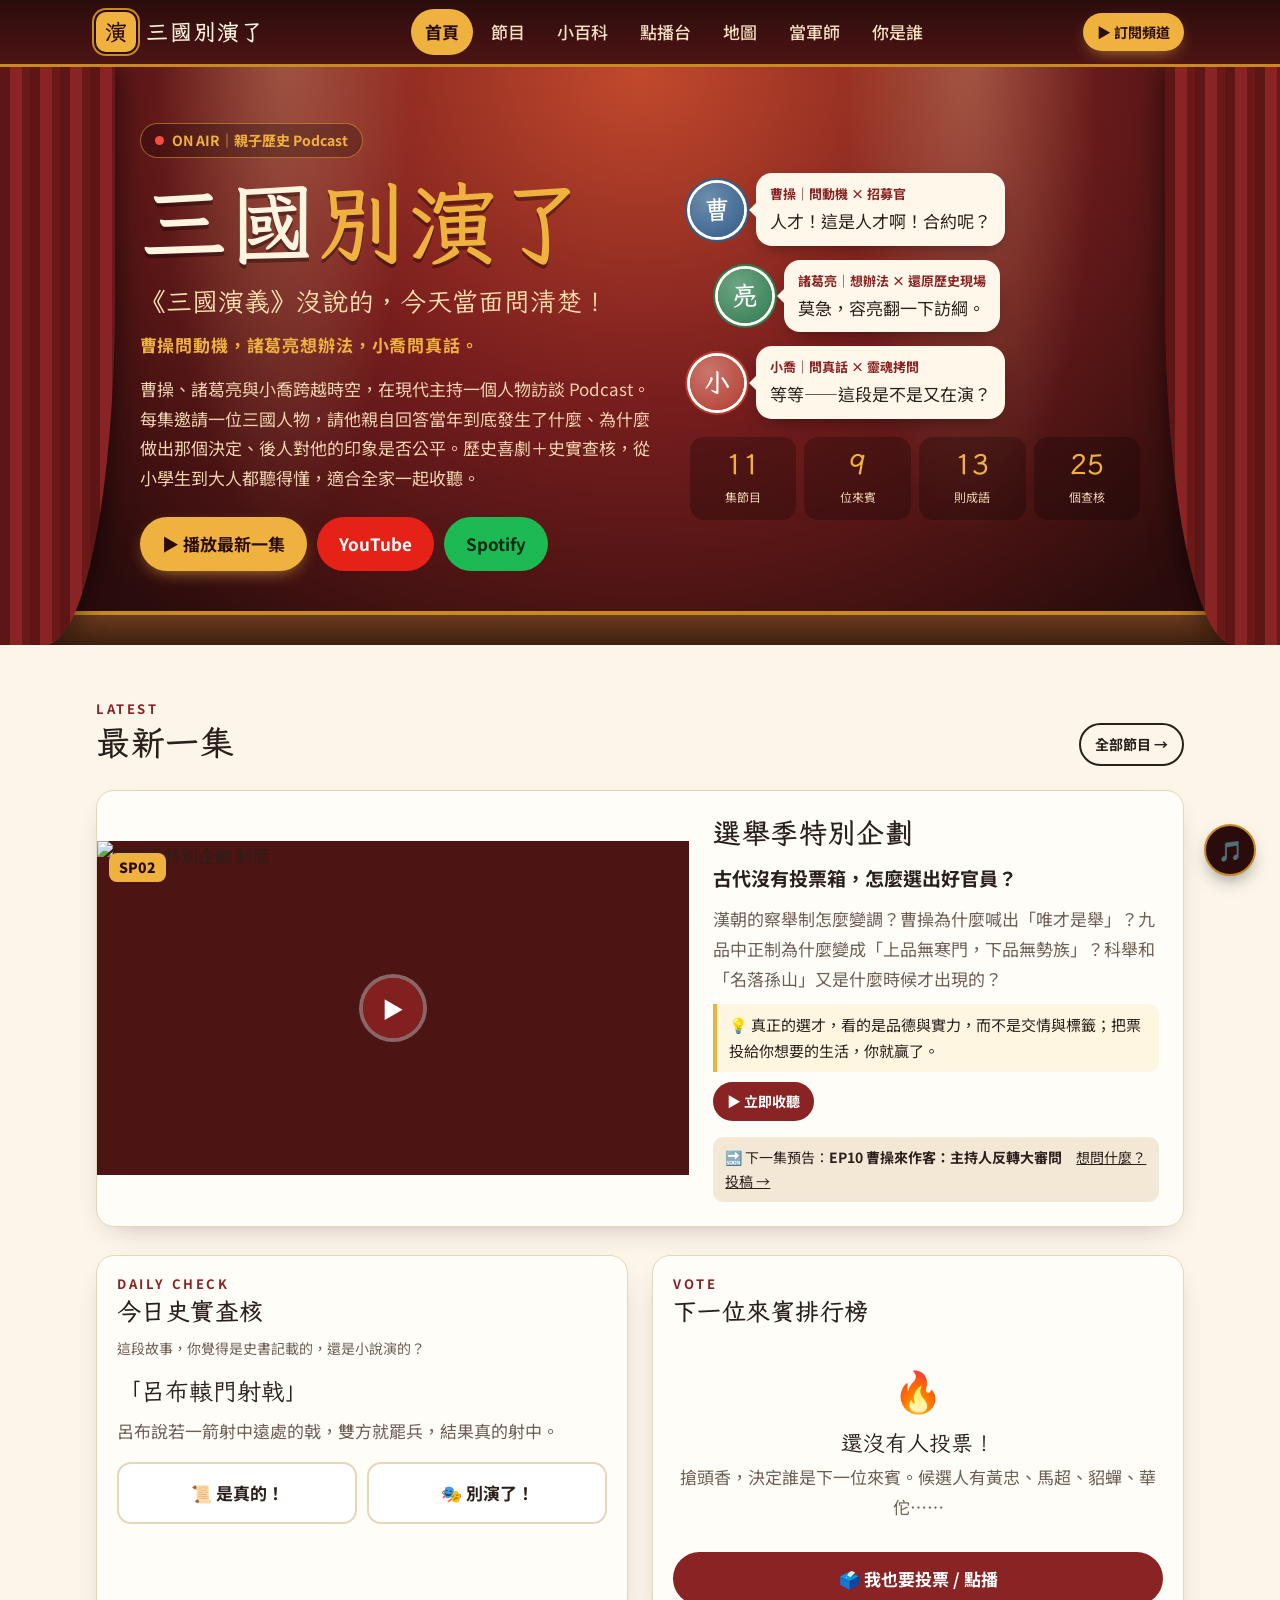
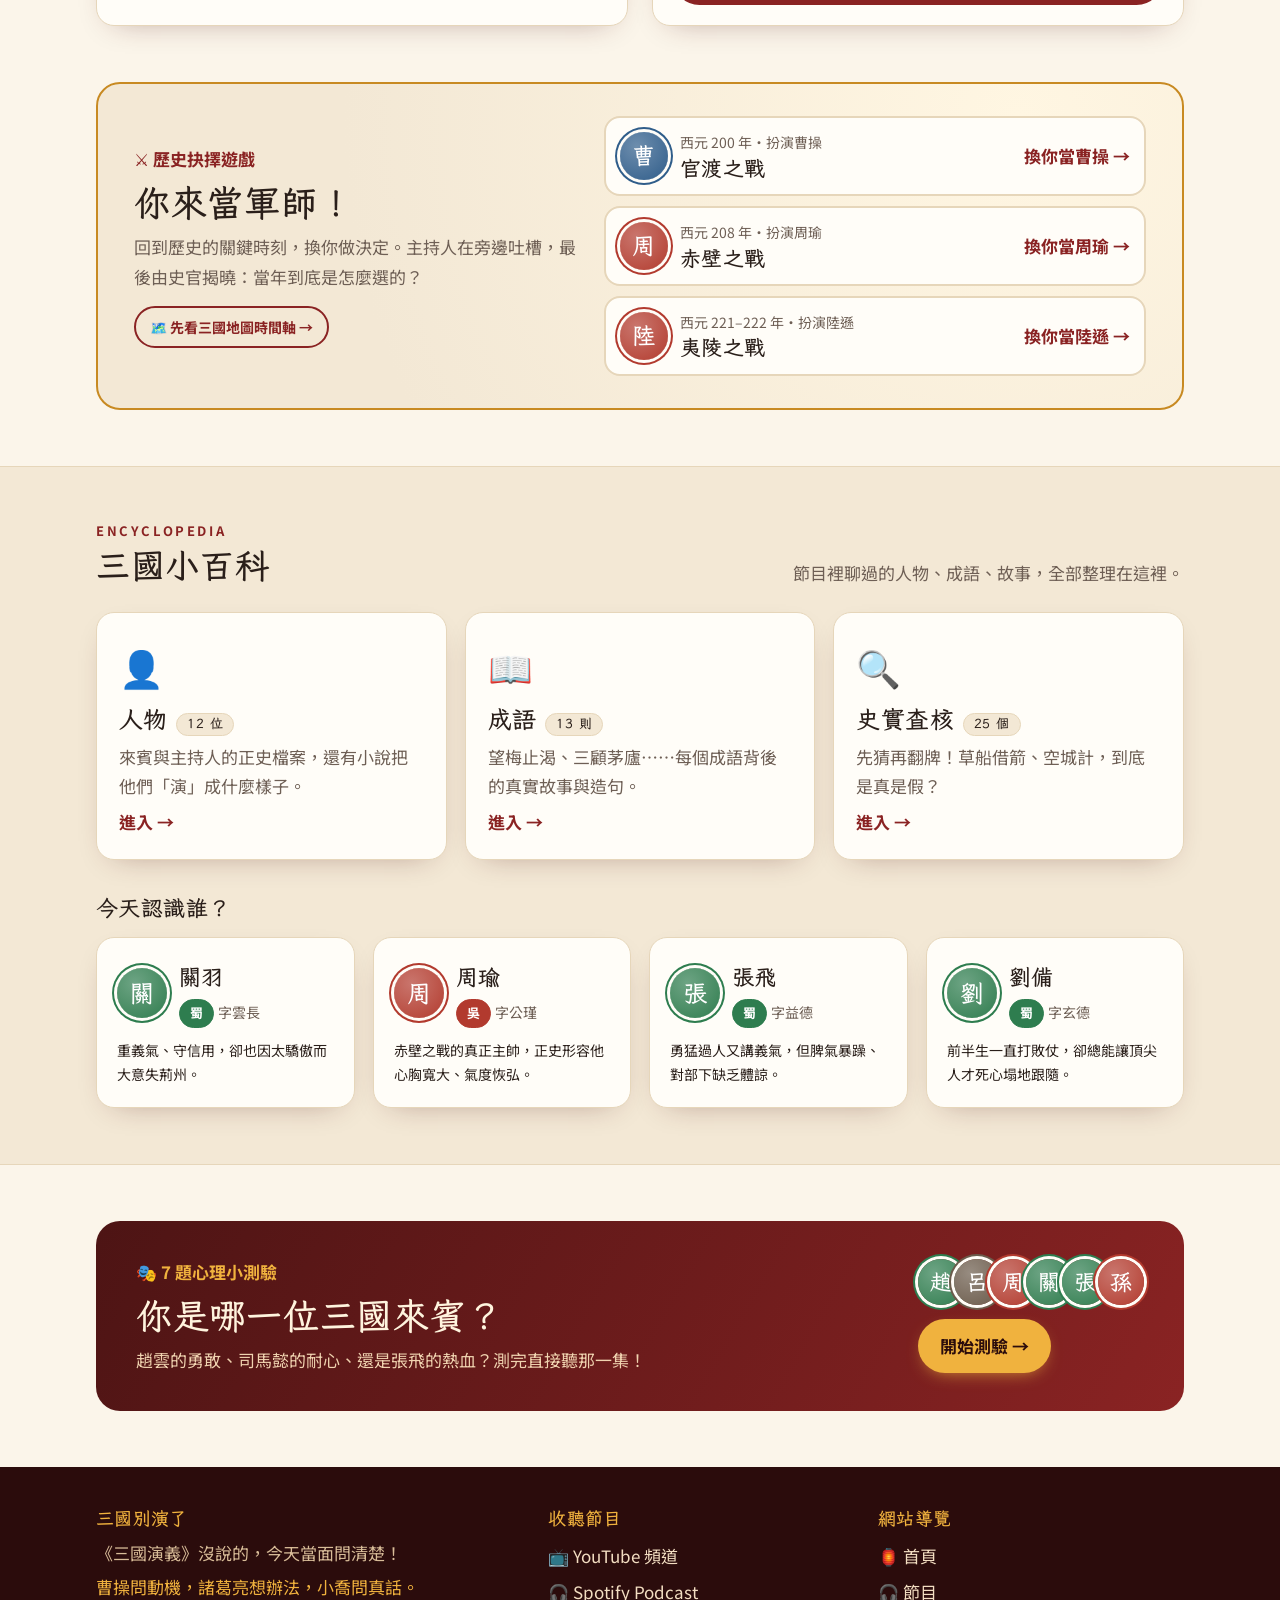
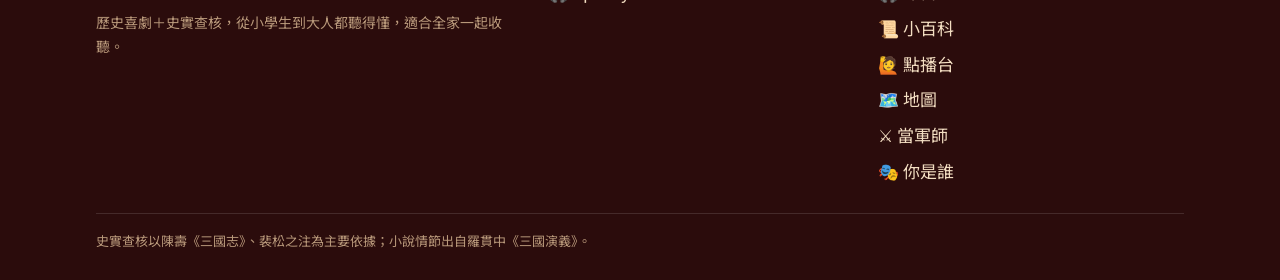
==== index.html @ 7fceef32 "新增「三國地圖時間軸」頁面 - map.html / map.js：手繪古地圖，16 個地區依勢力上色，黃河、長江、漢水、都城標記 - data.js 新增 TIMELINE：184–280 年十個關" ====
<!DOCTYPE html>
<html lang="zh-Hant-TW">
<head>
<meta charset="UTF-8" />
<meta name="viewport" content="width=device-width, initial-scale=1.0" />
<title>三國別演了｜親子歷史 Podcast 官方網站</title>
<meta name="description" content="曹操、諸葛亮與小喬跨越時空主持的三國人物訪談 Podcast。歷史喜劇＋史實查核，從小學生到大人都聽得懂。" />
<!-- meta:start -->
<link rel="canonical" href="https://sanguo-dont-act.pages.dev/" />
<link rel="icon" href="assets/img/favicon.ico" sizes="any" />
<link rel="icon" type="image/png" sizes="32x32" href="assets/img/favicon-32.png" />
<link rel="apple-touch-icon" href="assets/img/apple-touch-icon.png" />
<link rel="manifest" href="site.webmanifest" />
<meta name="theme-color" content="#4D1414" />
<meta property="og:type" content="website" />
<meta property="og:site_name" content="三國別演了" />
<meta property="og:locale" content="zh_TW" />
<meta property="og:title" content="三國別演了｜《三國演義》沒說的，今天當面問清楚！" />
<meta property="og:description" content="曹操、諸葛亮與小喬跨越時空主持的三國人物訪談 Podcast。歷史喜劇＋史實查核，從小學生到大人都聽得懂。" />
<meta property="og:url" content="https://sanguo-dont-act.pages.dev/" />
<meta property="og:image" content="https://sanguo-dont-act.pages.dev/assets/img/og-image.png" />
<meta property="og:image:width" content="1200" />
<meta property="og:image:height" content="630" />
<meta name="twitter:card" content="summary_large_image" />
<meta name="twitter:title" content="三國別演了｜《三國演義》沒說的，今天當面問清楚！" />
<meta name="twitter:description" content="曹操、諸葛亮與小喬跨越時空主持的三國人物訪談 Podcast。歷史喜劇＋史實查核，從小學生到大人都聽得懂。" />
<meta name="twitter:image" content="https://sanguo-dont-act.pages.dev/assets/img/og-image.png" />
<link rel="preconnect" href="https://script.google.com" crossorigin />
<link rel="preconnect" href="https://script.googleusercontent.com" crossorigin />
<link rel="preconnect" href="https://i.ytimg.com" />
<!-- meta:end -->
<link rel="preconnect" href="https://fonts.googleapis.com" />
<link rel="preconnect" href="https://fonts.gstatic.com" crossorigin />
<link href="https://fonts.googleapis.com/css2?family=LXGW+WenKai+TC:wght@400;700&family=Noto+Sans+TC:wght@400;500;700;900&display=swap" rel="stylesheet" />
<link rel="stylesheet" href="assets/css/site.css" />
<style>
  .stage {
    position: relative; overflow: hidden; color: #FFF4DE;
    background: radial-gradient(ellipse at 50% 0%, #C24A2C 0%, #7A1E1E 40%, var(--curtain-deep) 85%);
    padding: 56px 0 0;
  }
  .stage::before, .stage::after { /* 左右布幕 */
    content: ""; position: absolute; top: 0; bottom: 0; width: 9%; z-index: 0;
    background: repeating-linear-gradient(90deg, #5E1515 0 10px, #8A2323 10px 22px, #6A1919 22px 30px);
    box-shadow: 0 0 30px rgba(0,0,0,.6);
  }
  .stage::before { left: 0; border-radius: 0 0 60% 0; }
  .stage::after { right: 0; border-radius: 0 0 0 60%; }
  .stage .wrap { position: relative; z-index: 1; }
  .spot { position: absolute; top: -40px; width: 260px; height: 520px; background: radial-gradient(ellipse at 50% 0%, rgba(255,226,160,.28), transparent 70%); pointer-events: none; }
  .hero-grid { display: grid; gap: 32px; align-items: center; padding: 0 4%; }
  @media (min-width: 900px) { .hero-grid { grid-template-columns: 1.15fr 1fr; } }
  .hero-kicker { display: inline-flex; gap: 8px; align-items: center; background: rgba(0,0,0,.25); border: 1px solid rgba(240,178,62,.5); color: var(--lantern); border-radius: 999px; padding: 4px 14px; font-weight: 700; font-size: 14px; }
  .onair { width: 9px; height: 9px; border-radius: 50%; background: #FF4D3D; box-shadow: 0 0 0 0 rgba(255,77,61,.7); animation: rec 1.6s infinite; }
  @keyframes rec { 70% { box-shadow: 0 0 0 10px rgba(255,77,61,0); } 100% { box-shadow: 0 0 0 0 rgba(255,77,61,0); } }
  .hero-title { font-size: clamp(48px, 10vw, 88px); line-height: 1.1; margin: 16px 0 8px; text-shadow: 0 4px 0 rgba(0,0,0,.35); }
  .hero-title em { font-style: normal; color: var(--lantern); }
  .hero-slogan { font-family: var(--head); font-size: clamp(20px, 3vw, 26px); color: #FFE2B0; }
  .hero-tagline { font-weight: 700; color: var(--lantern); margin-top: 6px; letter-spacing: .05em; }
  .hero-about { color: #F0D3B0; margin-top: 14px; max-width: 560px; }
  .hero-btns { display: flex; flex-wrap: wrap; gap: 10px; margin-top: 24px; }
  .stage-floor { margin-top: 40px; height: 34px; background: linear-gradient(#6B3A1E, #3E200F); border-top: 4px solid var(--gold); }

  .hosts { display: grid; gap: 14px; }
  .host { display: flex; gap: 12px; align-items: center; }
  .host:nth-child(2) { margin-left: 28px; }
  .bubble { position: relative; background: #FFF8EA; color: var(--ink); border-radius: 16px; padding: 10px 14px; box-shadow: 0 8px 20px -10px rgba(0,0,0,.6); }
  .bubble::before { content: ""; position: absolute; left: -7px; top: 50%; margin-top: -7px; border: 7px solid transparent; border-right-color: #FFF8EA; border-left: 0; }
  .bubble b { display: block; font-size: 13px; color: var(--curtain); }
  .stats { display: grid; grid-template-columns: repeat(4, 1fr); gap: 8px; margin-top: 18px; }
  .stat { background: rgba(0,0,0,.25); border-radius: 14px; padding: 10px; text-align: center; }
  .stat b { display: block; font-family: var(--head); font-size: 28px; color: var(--lantern); line-height: 1.2; }
  .stat span { font-size: 12px; color: #F0D3B0; }

  .feature { display: grid; }
  @media (min-width: 820px) { .feature { grid-template-columns: 1.2fr 1fr; } }
  .feature > * { min-width: 0; }
  .feature .ep-thumb { aspect-ratio: 16/9; align-self: center; }

  .poll-btns { display: grid; grid-template-columns: 1fr 1fr; gap: 10px; margin-top: 16px; }
  .poll-btns button { border: 2px solid var(--line); background: #fff; border-radius: 14px; padding: 14px 8px; font-weight: 700; font-size: 17px; }
  .poll-btns button:hover:not(:disabled) { border-color: var(--curtain); }
  .poll-btns button.pick-me { border-color: var(--curtain); background: #FFF0EC; }
  .poll-result { margin-top: 14px; display: grid; gap: 8px; }
  .rank-row { display: grid; grid-template-columns: 28px 44px 1fr; gap: 10px; align-items: center; padding: 8px 0; border-bottom: 1px dashed var(--line); }
  .rank-row:last-child { border: 0; }
  .rank-no { font-family: var(--head); font-size: 22px; color: var(--gold); text-align: center; }

  .portal { text-decoration: none; padding: 22px; display: flex; flex-direction: column; gap: 6px; transition: transform .2s; }
  .portal:hover { transform: translateY(-3px); }
  .portal .big { font-size: 36px; }
  .portal h3 { font-size: 24px; }
  .battle-cta { border: 2px solid var(--gold); background: radial-gradient(circle at 85% 10%, #FFF6E2, var(--paper-2) 70%); border-radius: 24px; padding: 26px; display: grid; gap: 18px; }
  @media (min-width: 760px) { .battle-cta { grid-template-columns: 1fr 1.2fr; align-items: center; padding: 32px 36px; } }
  .battle-list { display: grid; gap: 10px; }
  .battle-go { display: flex; align-items: center; gap: 12px; text-decoration: none; color: var(--ink); background: var(--card); border: 2px solid var(--line); border-radius: 16px; padding: 12px 14px; transition: all .15s; }
  .battle-go:hover { border-color: var(--curtain); transform: translateX(3px); }
  .battle-go > div { flex: 1; min-width: 0; }
  .battle-go h3 { font-size: 21px; }
  .battle-go .go { color: var(--curtain); font-weight: 700; white-space: nowrap; }
  @media (max-width: 480px) { .battle-go .go-t { display: none; } .battle-go .go { font-size: 22px; } }
  .quiz-cta { background: linear-gradient(120deg, var(--curtain-dark), var(--curtain)); color: #FFF4DE; border-radius: 24px; padding: 28px; display: grid; gap: 16px; align-items: center; }
  @media (min-width: 760px) { .quiz-cta { grid-template-columns: 1fr auto; padding: 36px 40px; } }
  .quiz-faces { display: flex; gap: -8px; }
  .quiz-faces .avatar { margin-left: -10px; }
</style>
</head>
<body data-page="home">

<main>
  <!-- 戲台主視覺 -->
  <section class="stage" aria-labelledby="heroTitle">
    <div class="spot" style="left:12%"></div><div class="spot" style="right:14%"></div>
    <div class="wrap">
      <div class="hero-grid">
        <div>
          <span class="hero-kicker"><span class="onair"></span> ON AIR｜親子歷史 Podcast</span>
          <h1 class="hero-title" id="heroTitle">三國<em>別演了</em></h1>
          <p class="hero-slogan">《三國演義》沒說的，今天當面問清楚！</p>
          <p class="hero-tagline">曹操問動機，諸葛亮想辦法，小喬問真話。</p>
          <p class="hero-about" id="heroAbout"></p>
          <div class="hero-btns">
            <button class="btn btn-gold" id="playLatest">▶ 播放最新一集</button>
            <a class="btn btn-yt" id="ytBtn" target="_blank" rel="noopener">YouTube</a>
            <a class="btn btn-sp" id="spBtn" target="_blank" rel="noopener">Spotify</a>
          </div>
        </div>
        <div>
          <div class="hosts" id="hosts"></div>
          <div class="stats" id="stats"></div>
        </div>
      </div>
    </div>
    <div class="stage-floor"></div>
  </section>

  <!-- 最新一集 + 今日查核 -->
  <section class="section">
    <div class="wrap grid" style="gap:28px">
      <div>
        <div class="sec-head"><h2><span class="kicker">LATEST</span>最新一集</h2><a class="btn btn-line btn-sm" href="episodes.html">全部節目 →</a></div>
        <div id="latest"></div>
      </div>
      <div class="grid g2" style="gap:24px">
        <div class="card card-pad" id="poll" aria-live="polite"></div>
        <div class="card card-pad">
          <div class="sec-head" style="margin-bottom:8px"><h2 style="font-size:24px"><span class="kicker">VOTE</span>下一位來賓排行榜</h2></div>
          <div id="rank"><p class="muted">讀取中…</p></div>
          <a class="btn btn-red" style="width:100%;margin-top:12px" href="request.html">🗳️ 我也要投票 / 點播</a>
        </div>
      </div>
    </div>
  </section>

  <!-- 你來當軍師 -->
  <section class="section" style="padding-top:0">
    <div class="wrap">
      <div class="battle-cta">
        <div>
          <p style="color:var(--curtain);font-weight:700">⚔️ 歷史抉擇遊戲</p>
          <h2 style="font-size:clamp(26px,4vw,36px);margin-top:6px">你來當軍師！</h2>
          <p class="muted" style="margin-top:6px">回到歷史的關鍵時刻，換你做決定。主持人在旁邊吐槽，最後由史官揭曉：當年到底是怎麼選的？</p>
          <a class="btn btn-line btn-sm" href="map.html" style="margin-top:14px;color:var(--curtain)">🗺️ 先看三國地圖時間軸 →</a>
        </div>
        <div class="battle-list" id="battleList"></div>
      </div>
    </div>
  </section>

  <!-- 小百科入口 -->
  <section class="section section-alt">
    <div class="wrap">
      <div class="sec-head"><h2><span class="kicker">ENCYCLOPEDIA</span>三國小百科</h2><p>節目裡聊過的人物、成語、故事，全部整理在這裡。</p></div>
      <div class="grid g3" id="portals"></div>
      <h3 style="font-size:22px;margin:34px 0 14px">今天認識誰？</h3>
      <div class="grid g4" id="randomPeople"></div>
    </div>
  </section>

  <!-- 測驗 -->
  <section class="section">
    <div class="wrap">
      <div class="quiz-cta">
        <div>
          <p style="color:var(--lantern);font-weight:700">🎭 7 題心理小測驗</p>
          <h2 style="font-size:clamp(26px,4vw,36px);margin-top:6px">你是哪一位三國來賓？</h2>
          <p style="color:#F0D3B0;margin-top:6px">趙雲的勇敢、司馬懿的耐心、還是張飛的熱血？測完直接聽那一集！</p>
        </div>
        <div style="display:flex;flex-direction:column;gap:14px;align-items:flex-start">
          <div class="quiz-faces" id="quizFaces" style="padding-left:10px"></div>
          <a class="btn btn-gold" href="quiz.html">開始測驗 →</a>
        </div>
      </div>
    </div>
  </section>
</main>

<script src="assets/js/config.js"></script>
<script src="assets/js/data.js"></script>
<script src="assets/js/core.js"></script>
<script src="assets/js/home.js"></script>
</body>
</html>
---- assets/css/site.css ----
/* ============================================================
   三國別演了｜網站樣式（戲台 × 錄音室）
   ============================================================ */
:root {
  --curtain: #8A2323;
  --curtain-dark: #4D1414;
  --curtain-deep: #2B0C0C;
  --lantern: #F0B23E;
  --gold: #C88A22;
  --paper: #FBF5EA;
  --paper-2: #F3E8D5;
  --card: #FFFDF8;
  --line: #E6D6BA;
  --ink: #2A1F1A;
  --muted: #6E5F55;
  --wei: #2F5D8A;
  --shu: #2E7D4F;
  --wu: #B23A2E;
  --qun: #6B5B4B;
  --river: #5B8DB8;
  --jin: #6B4E8C;
  --ok: #2E7D4F;
  --bad: #B23A2E;
  --adapt: #B7791F;
  --radius: 18px;
  --shadow: 0 10px 30px -18px rgba(77, 20, 20, .45);
  --head: "LXGW WenKai TC", "Noto Serif TC", serif;
  --body: "Noto Sans TC", system-ui, -apple-system, "Microsoft JhengHei", sans-serif;
  color-scheme: light;
}
* { box-sizing: border-box; }
html { scroll-behavior: smooth; -webkit-text-size-adjust: 100%; }
body {
  margin: 0; background: var(--paper); color: var(--ink);
  font-family: var(--body); font-size: 17px; line-height: 1.75;
  padding-bottom: 76px; /* 手機底部導覽 */
}
@media (min-width: 900px) { body { padding-bottom: 0; } }
img { max-width: 100%; display: block; }
a { color: inherit; }
button, input, select, textarea { font: inherit; color: inherit; }
button { cursor: pointer; }
h1, h2, h3, h4 { font-family: var(--head); line-height: 1.3; margin: 0; letter-spacing: .02em; }
p { margin: 0; }
:focus-visible { outline: 3px solid var(--lantern); outline-offset: 2px; border-radius: 6px; }
.sr-only { position: absolute; width: 1px; height: 1px; overflow: hidden; clip: rect(0 0 0 0); white-space: nowrap; }
.wrap { max-width: 1120px; margin: 0 auto; padding: 0 16px; }
.muted { color: var(--muted); }
.small { font-size: 14px; }
.hidden { display: none !important; }

/* ---------- 頂部：戲台匾額 ---------- */
.topbar {
  position: sticky; top: 0; z-index: 50;
  background: linear-gradient(var(--curtain-deep), var(--curtain-dark));
  color: #FFF4DE; border-bottom: 3px solid var(--gold);
}
.topbar .wrap { display: flex; align-items: center; justify-content: space-between; height: 64px; gap: 16px; }
.brand { display: flex; align-items: center; gap: 10px; text-decoration: none; }
.brand-mark {
  width: 40px; height: 40px; border-radius: 10px; display: grid; place-items: center;
  background: var(--lantern); color: var(--curtain-deep); font-family: var(--head); font-weight: 700; font-size: 22px;
  box-shadow: 0 0 0 2px var(--curtain-deep), 0 0 0 4px var(--gold);
}
.brand-name { font-family: var(--head); font-size: 22px; font-weight: 700; letter-spacing: .08em; }
.nav-desk { display: none; gap: 4px; }
.nav-desk a {
  text-decoration: none; padding: 8px 14px; border-radius: 999px; font-weight: 500; color: #F6DFC0;
}
.nav-desk a:hover { background: rgba(255,255,255,.08); color: #fff; }
.nav-desk a[aria-current="page"] { background: var(--lantern); color: var(--curtain-deep); font-weight: 700; }
.top-cta { display: none; }
@media (min-width: 900px) { .nav-desk { display: flex; } .top-cta { display: inline-flex; } }

/* 手機底部導覽 */
.nav-mobile {
  position: fixed; bottom: 0; left: 0; right: 0; z-index: 60;
  display: grid; grid-template-columns: repeat(7, 1fr);
  background: var(--curtain-deep); border-top: 2px solid var(--gold);
  padding-bottom: env(safe-area-inset-bottom);
}
.nav-mobile a {
  text-decoration: none; color: #E9CFAE; font-size: 12px; text-align: center;
  padding: 8px 0 10px; display: flex; flex-direction: column; align-items: center; gap: 2px;
}
.nav-mobile a .ico { font-size: 20px; line-height: 1; }
.nav-mobile a[aria-current="page"] { color: var(--lantern); font-weight: 700; }
@media (min-width: 900px) { .nav-mobile { display: none; } }

/* ---------- 按鈕 ---------- */
.btn {
  display: inline-flex; align-items: center; justify-content: center; gap: 8px;
  border: 0; border-radius: 999px; padding: 12px 22px; font-weight: 700; text-decoration: none;
  transition: transform .15s ease, box-shadow .15s ease, background .15s; white-space: nowrap;
}
.btn:hover { transform: translateY(-1px); }
.btn:disabled { opacity: .5; cursor: not-allowed; transform: none; }
.btn-gold { background: var(--lantern); color: var(--curtain-deep); box-shadow: 0 6px 18px -8px rgba(240,178,62,.9); }
.btn-red { background: var(--curtain); color: #fff; }
.btn-ink { background: var(--ink); color: #fff; }
.btn-line { background: transparent; border: 2px solid currentColor; padding: 10px 20px; }
.btn-ghost { background: rgba(255,255,255,.1); color: #fff; border: 1px solid rgba(255,255,255,.3); }
.btn-sm { padding: 7px 14px; font-size: 14px; }
.btn-yt { background: #E62117; color: #fff; }
.btn-sp { background: #1DB954; color: #062B14; }

/* ---------- 區塊標題 ---------- */
.section { padding: 56px 0; }
.section-alt { background: var(--paper-2); border-top: 1px solid var(--line); border-bottom: 1px solid var(--line); }
.sec-head { display: flex; align-items: end; justify-content: space-between; gap: 16px; margin-bottom: 24px; flex-wrap: wrap; }
.sec-head h2 { font-size: clamp(26px, 4vw, 34px); }
.sec-head h2 .kicker { display: block; font-family: var(--body); font-size: 13px; letter-spacing: .2em; color: var(--curtain); font-weight: 700; margin-bottom: 4px; }
.sec-head p { color: var(--muted); }

/* 頁首橫幅（內頁） */
.page-hero {
  background: radial-gradient(ellipse at 50% -20%, #B53A2A 0%, var(--curtain-dark) 55%, var(--curtain-deep) 100%);
  color: #FFF4DE; padding: 44px 0 40px; position: relative; overflow: hidden;
}
.page-hero::after { /* 布幕摺痕 */
  content: ""; position: absolute; inset: 0; pointer-events: none;
  background: repeating-linear-gradient(90deg, rgba(0,0,0,.12) 0 2px, transparent 2px 46px);
}
.page-hero .wrap { position: relative; z-index: 1; }
.page-hero h1 { font-size: clamp(32px, 6vw, 48px); }
.page-hero p { color: #F3D9B8; margin-top: 8px; max-width: 680px; }
.lanterns { position: absolute; top: 0; right: 16px; display: flex; gap: 18px; z-index: 1; }
.lantern { width: 26px; height: 34px; border-radius: 45%; background: radial-gradient(circle at 50% 40%, #FFD27A, #E0482E 70%); position: relative; margin-top: 14px; animation: sway 4s ease-in-out infinite; transform-origin: 50% -14px; }
.lantern::before { content: ""; position: absolute; left: 50%; top: -14px; width: 1px; height: 14px; background: #F3D9B8; }
.lantern::after { content: ""; position: absolute; left: 50%; bottom: -10px; width: 2px; height: 10px; margin-left: -1px; background: var(--lantern); }
.lantern:nth-child(2) { animation-delay: -1.3s; margin-top: 4px; }
.lantern:nth-child(3) { animation-delay: -2.6s; }
@keyframes sway { 0%,100% { transform: rotate(-4deg); } 50% { transform: rotate(4deg); } }
@media (max-width: 600px) { .lanterns { display: none; } }

/* ---------- 卡片 ---------- */
.card {
  background: var(--card); border: 1px solid var(--line); border-radius: var(--radius);
  box-shadow: var(--shadow); overflow: hidden;
}
.card-pad { padding: 20px; }
.grid { display: grid; gap: 18px; }
.g2 { grid-template-columns: 1fr; }
.g3 { grid-template-columns: 1fr; }
.g4 { grid-template-columns: repeat(2, 1fr); }
@media (min-width: 640px) { .g2 { grid-template-columns: repeat(2, 1fr); } .g3 { grid-template-columns: repeat(2, 1fr); } .g4 { grid-template-columns: repeat(3, 1fr); } }
@media (min-width: 960px) { .g3 { grid-template-columns: repeat(3, 1fr); } .g4 { grid-template-columns: repeat(4, 1fr); } }

/* 陣營色 */
.f-wei { --f: var(--wei); } .f-shu { --f: var(--shu); } .f-wu { --f: var(--wu); } .f-qun { --f: var(--qun); }
.chip {
  display: inline-flex; align-items: center; gap: 6px; border-radius: 999px; padding: 2px 10px;
  font-size: 13px; font-weight: 700; background: var(--paper-2); color: var(--ink); border: 1px solid var(--line);
}
.chip-f { background: var(--f); color: #fff; border-color: var(--f); }
.chip-link { text-decoration: none; cursor: pointer; }
.chip-link:hover { border-color: var(--curtain); color: var(--curtain); }
.avatar {
  --s: 56px; width: var(--s); height: var(--s); flex: 0 0 var(--s); border-radius: 50%;
  display: grid; place-items: center; font-family: var(--head); font-weight: 700; font-size: calc(var(--s) * .48);
  color: #fff; background: radial-gradient(circle at 35% 30%, color-mix(in srgb, var(--f) 70%, #fff), var(--f));
  box-shadow: 0 0 0 3px var(--card), 0 0 0 5px var(--f);
}

/* 判定徽章 */
.verdict { display: inline-flex; align-items: center; gap: 6px; font-weight: 700; border-radius: 8px; padding: 2px 10px; font-size: 14px; color: #fff; }
.v-true { background: var(--ok); } .v-fiction { background: var(--bad); } .v-adapted { background: var(--adapt); }

/* ---------- 分段切換 / 篩選 ---------- */
.seg { display: flex; flex-wrap: wrap; gap: 8px; }
.seg button {
  border: 2px solid var(--line); background: var(--card); border-radius: 999px; padding: 7px 16px; font-weight: 700;
}
.seg button[aria-pressed="true"], .seg button[aria-selected="true"] { background: var(--curtain); border-color: var(--curtain); color: #fff; }
.search {
  width: 100%; max-width: 340px; border: 2px solid var(--line); background: var(--card); border-radius: 999px; padding: 9px 16px;
}
.search:focus { border-color: var(--curtain); outline: none; }
.toolbar { display: flex; flex-wrap: wrap; gap: 12px; align-items: center; justify-content: space-between; margin-bottom: 22px; }

/* ---------- 單集卡 ---------- */
.ep-card { display: flex; flex-direction: column; }
.ep-thumb { position: relative; aspect-ratio: 16 / 9; background: var(--curtain-dark); overflow: hidden; }
.ep-thumb img { width: 100%; height: 100%; object-fit: cover; transition: transform .4s; }
.ep-card:hover .ep-thumb img { transform: scale(1.04); }
.ep-code {
  position: absolute; left: 12px; top: 12px; background: var(--lantern); color: var(--curtain-deep);
  font-weight: 900; border-radius: 8px; padding: 2px 10px; font-size: 14px;
}
.ep-len { position: absolute; right: 10px; bottom: 10px; background: rgba(0,0,0,.75); color: #fff; font-size: 12px; border-radius: 6px; padding: 1px 7px; }
.ep-play {
  position: absolute; inset: 0; display: grid; place-items: center; background: transparent; border: 0; color: #fff;
}
.ep-play span { width: 60px; height: 60px; border-radius: 50%; background: rgba(138,35,35,.88); display: grid; place-items: center; font-size: 22px; box-shadow: 0 0 0 4px rgba(255,255,255,.35); transition: transform .2s; }
.ep-play:hover span { transform: scale(1.1); }
.ep-body { padding: 18px 20px 20px; display: flex; flex-direction: column; gap: 10px; flex: 1; }
.ep-body h3 { font-size: 21px; }
.ep-q { font-weight: 700; }
.ep-lesson { border-left: 4px solid var(--lantern); background: #FFF6E2; border-radius: 0 10px 10px 0; padding: 8px 12px; font-size: 15px; }
.ep-upcoming .ep-thumb { display: grid; place-items: center; background: repeating-linear-gradient(45deg, var(--curtain-dark) 0 14px, var(--curtain) 14px 28px); color: #FFE7B8; font-family: var(--head); font-size: 28px; }

/* ---------- 投票條 ---------- */
.bar { height: 10px; background: var(--paper-2); border-radius: 999px; overflow: hidden; }
.bar > i { display: block; height: 100%; background: linear-gradient(90deg, var(--gold), var(--lantern)); border-radius: inherit; transition: width .6s ease; }

/* ---------- 表單 ---------- */
.field { display: flex; flex-direction: column; gap: 6px; }
.field label, .field legend { font-weight: 700; }
.input, .select, .textarea {
  width: 100%; border: 2px solid var(--line); background: #fff; border-radius: 12px; padding: 11px 14px;
}
.input:focus, .select:focus, .textarea:focus { border-color: var(--curtain); outline: none; }
.pick { display: flex; flex-wrap: wrap; gap: 8px; }
.pick label { cursor: pointer; }
.pick input { position: absolute; opacity: 0; pointer-events: none; }
.pick span { display: inline-block; border: 2px solid var(--line); background: #fff; border-radius: 999px; padding: 6px 14px; font-weight: 500; }
.pick input:checked + span { border-color: var(--curtain); background: var(--curtain); color: #fff; }
.pick input:focus-visible + span { outline: 3px solid var(--lantern); outline-offset: 2px; }

/* ---------- 對話框 ---------- */
.modal { position: fixed; inset: 0; z-index: 100; display: grid; place-items: center; padding: 16px; }
.modal-bg { position: absolute; inset: 0; background: rgba(28, 8, 8, .72); backdrop-filter: blur(2px); }
.modal-box {
  position: relative; width: min(860px, 100%); max-height: calc(100vh - 32px); overflow: auto;
  background: var(--card); border-radius: 22px; box-shadow: 0 30px 80px -20px rgba(0,0,0,.6); animation: pop .25s ease-out;
}
.modal-close {
  position: absolute; right: 12px; top: 12px; z-index: 2; width: 40px; height: 40px; border-radius: 50%;
  border: 0; background: rgba(0,0,0,.55); color: #fff; font-size: 20px;
}
.video { aspect-ratio: 16/9; background: #000; }
.video iframe { width: 100%; height: 100%; border: 0; display: block; }
@keyframes pop { from { transform: scale(.94); opacity: 0; } to { transform: scale(1); opacity: 1; } }

/* ---------- 提示 ---------- */
.toast {
  position: fixed; left: 50%; bottom: 96px; transform: translateX(-50%) translateY(20px); opacity: 0; z-index: 200;
  background: var(--ink); color: #fff; padding: 10px 18px; border-radius: 999px; font-weight: 500; pointer-events: none;
  transition: all .25s ease; max-width: calc(100% - 32px); text-align: center;
}
.toast.show { opacity: 1; transform: translateX(-50%) translateY(0); }
@media (min-width: 900px) { .toast { bottom: 32px; } }
.demo-banner {
  background: #FFF2CC; border-bottom: 1px solid #F0D68A; color: #6B4E00; font-size: 14px; text-align: center; padding: 6px 16px;
}

/* ---------- 頁尾 ---------- */
.footer { background: var(--curtain-deep); color: #EAD3B4; padding: 40px 0 28px; margin-top: 0; }
.footer .wrap { display: grid; gap: 24px; }
@media (min-width: 800px) { .footer .wrap { grid-template-columns: 1.4fr 1fr 1fr; } }
.footer h4 { color: var(--lantern); font-size: 18px; margin-bottom: 8px; }
.footer a { text-decoration: none; display: block; padding: 3px 0; color: #F3DEC2; }
.footer a:hover { color: #fff; }
.footer .copy { grid-column: 1 / -1; border-top: 1px solid rgba(255,255,255,.12); padding-top: 16px; font-size: 13px; color: #B8987A; }

/* ---------- 背景音樂按鈕 ---------- */
.bgm-btn {
  position: fixed; right: 16px; bottom: 92px; z-index: 70;
  width: 52px; height: 52px; border-radius: 50%; border: 2px solid var(--gold);
  background: var(--curtain-deep); color: var(--lantern); display: grid; place-items: center;
  box-shadow: 0 8px 20px -8px rgba(0,0,0,.6); transition: transform .15s;
}
.bgm-btn:hover { transform: scale(1.06); }
.bgm-ico { display: none; align-items: flex-end; gap: 3px; height: 20px; }
.bgm-ico i { width: 4px; height: 6px; background: var(--lantern); border-radius: 2px; animation: bgmbar 1s ease-in-out infinite; }
.bgm-ico i:nth-child(2) { animation-delay: .15s; } .bgm-ico i:nth-child(3) { animation-delay: .3s; } .bgm-ico i:nth-child(4) { animation-delay: .45s; }
@keyframes bgmbar { 0%,100% { height: 5px; } 50% { height: 20px; } }
.bgm-off { font-size: 20px; line-height: 1; }
.bgm-btn.on .bgm-ico { display: flex; }
.bgm-btn.on .bgm-off { display: none; }
@media (min-width: 900px) { .bgm-btn { bottom: 24px; right: 24px; } }

/* ---------- 雜項 ---------- */
.fade-in { animation: fadeUp .4s ease-out both; }
@keyframes fadeUp { from { opacity: 0; transform: translateY(8px); } to { opacity: 1; transform: none; } }
.empty { text-align: center; color: var(--muted); padding: 40px 0; }
@media (prefers-reduced-motion: reduce) {
  *, *::before, *::after { animation: none !important; transition: none !important; }
  html { scroll-behavior: auto; }
}
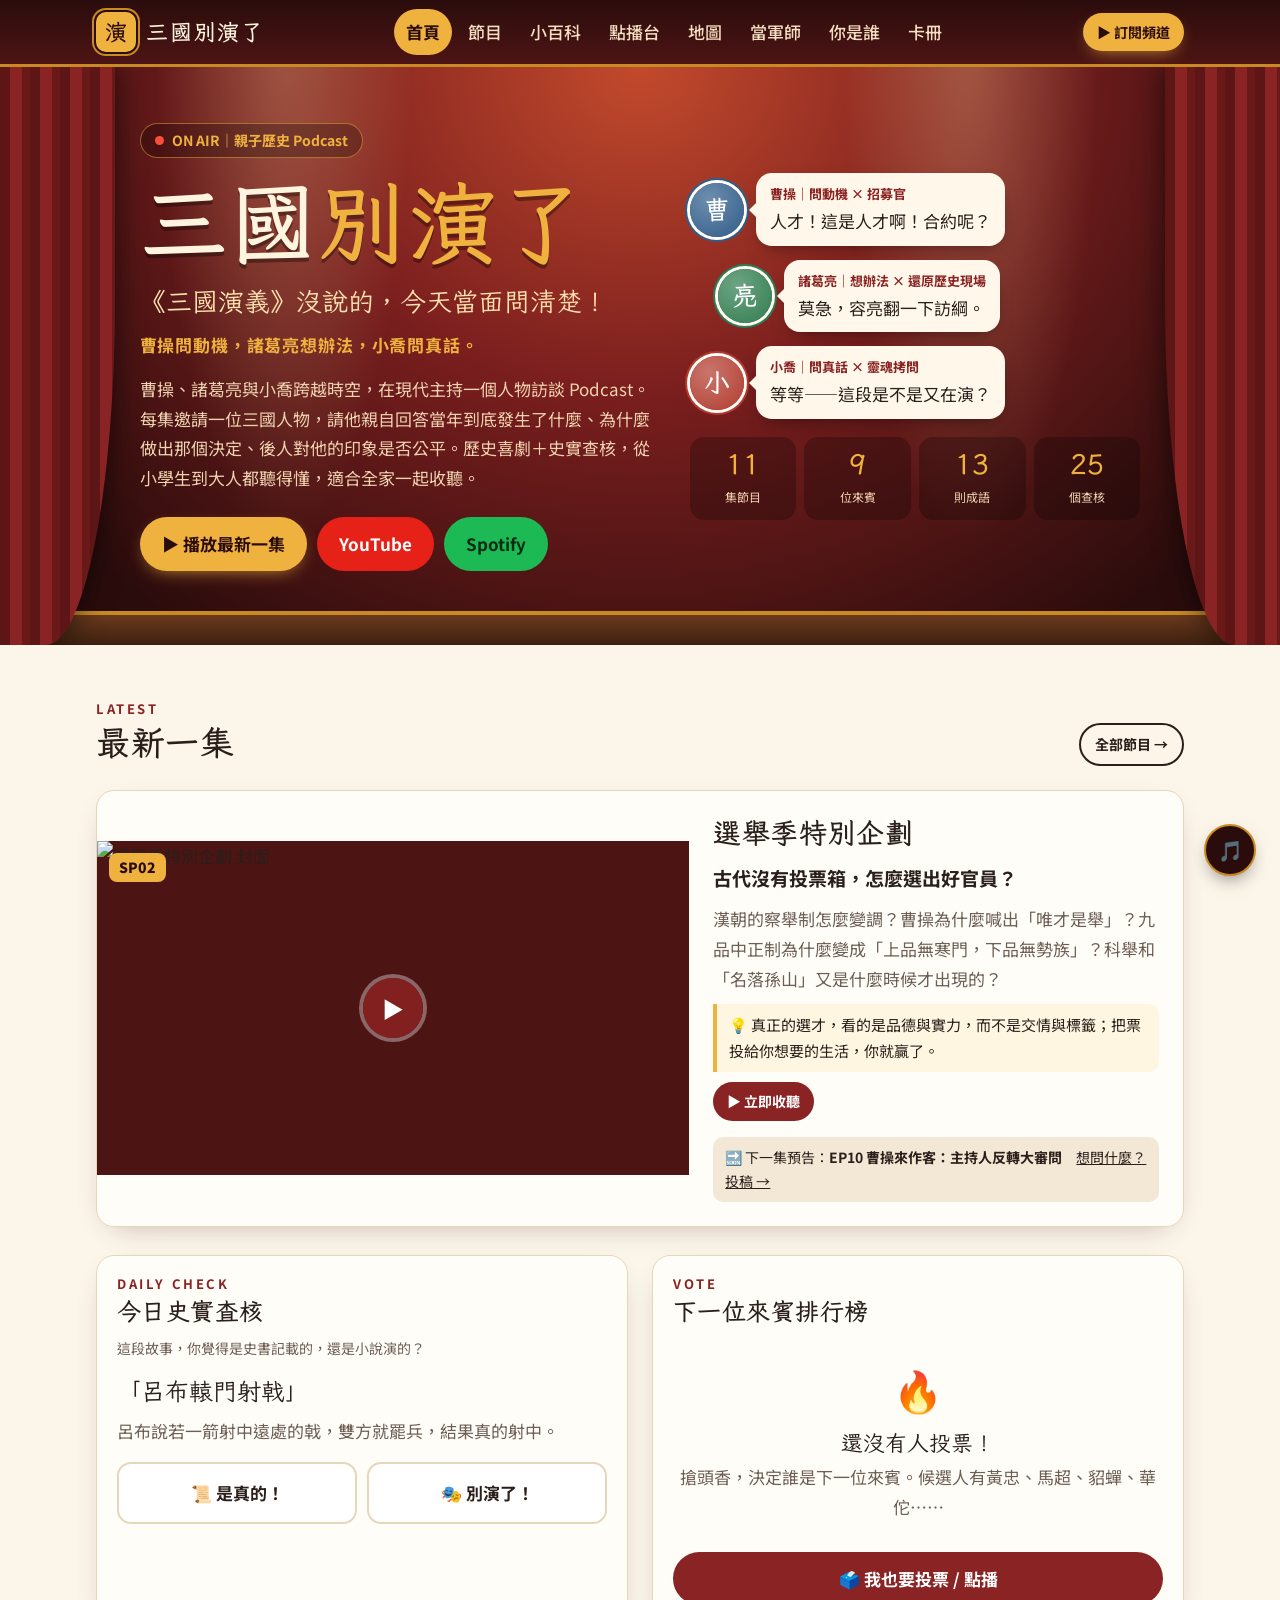
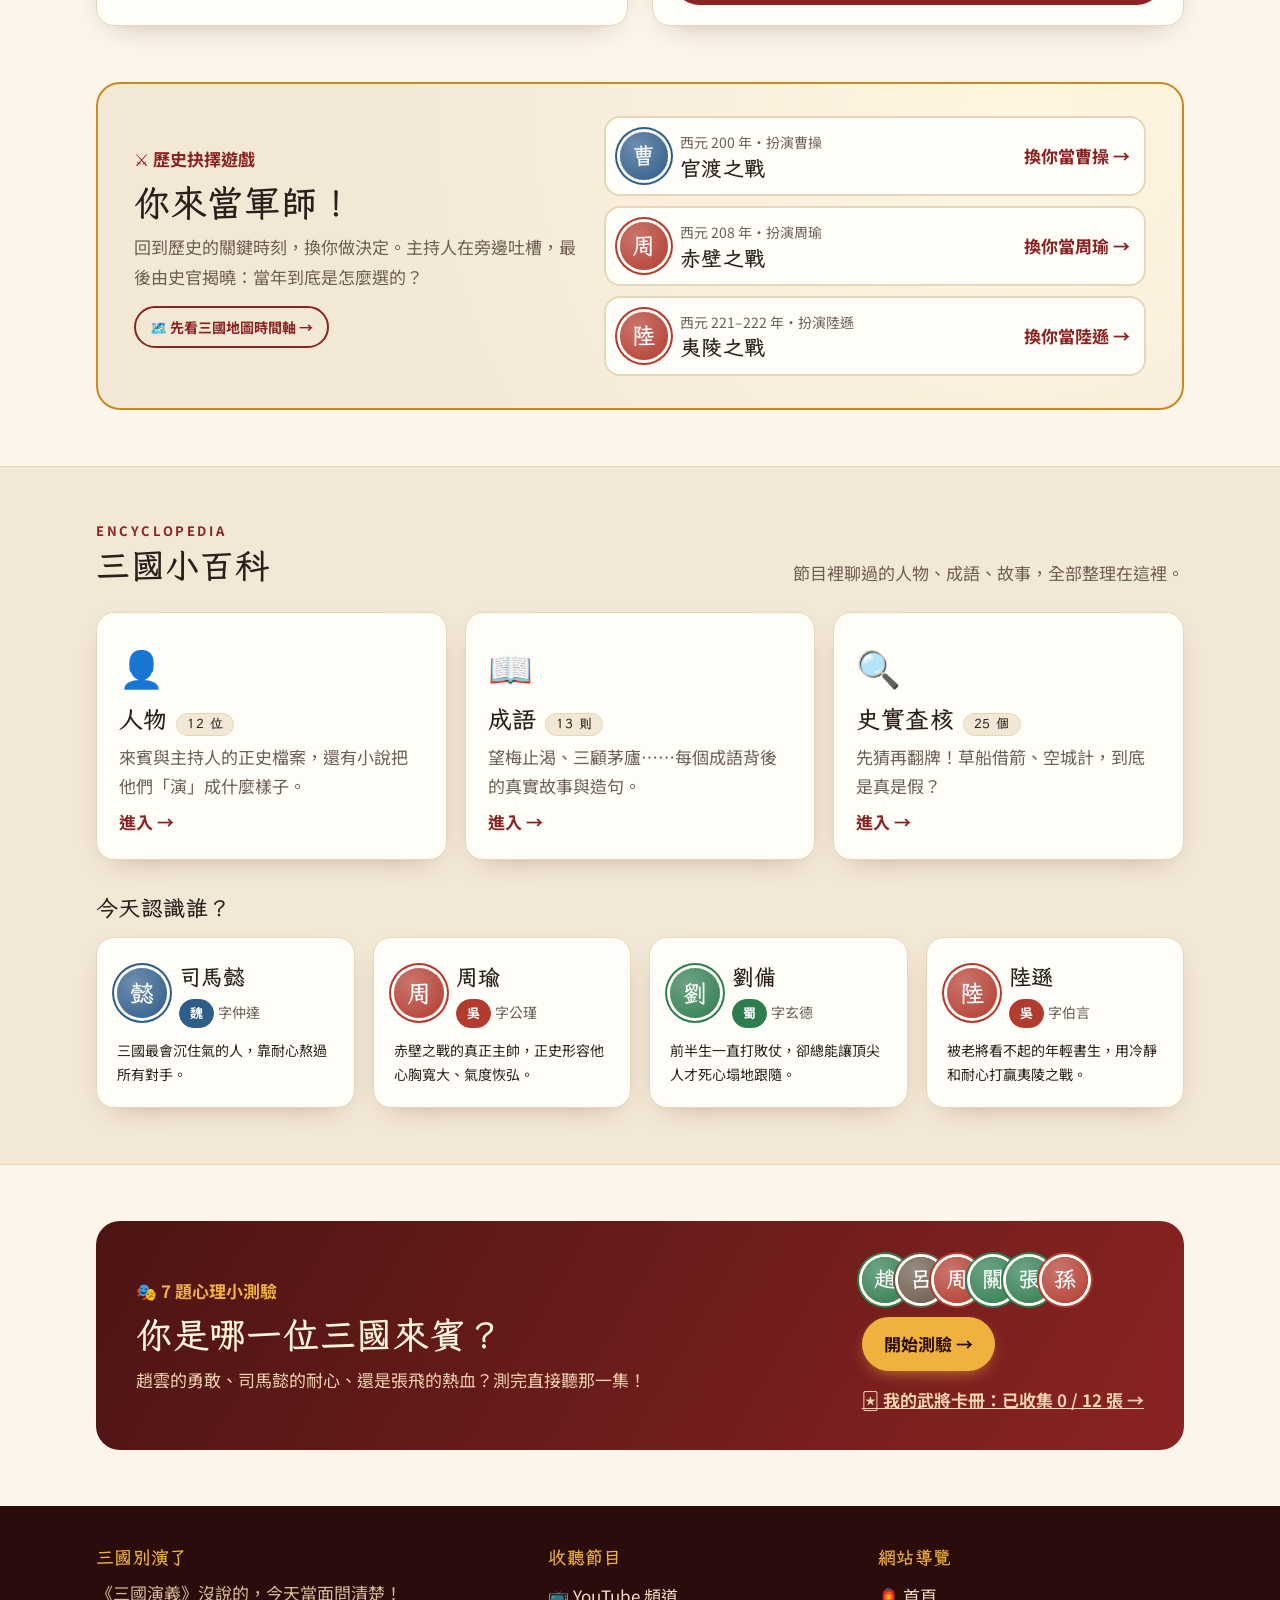
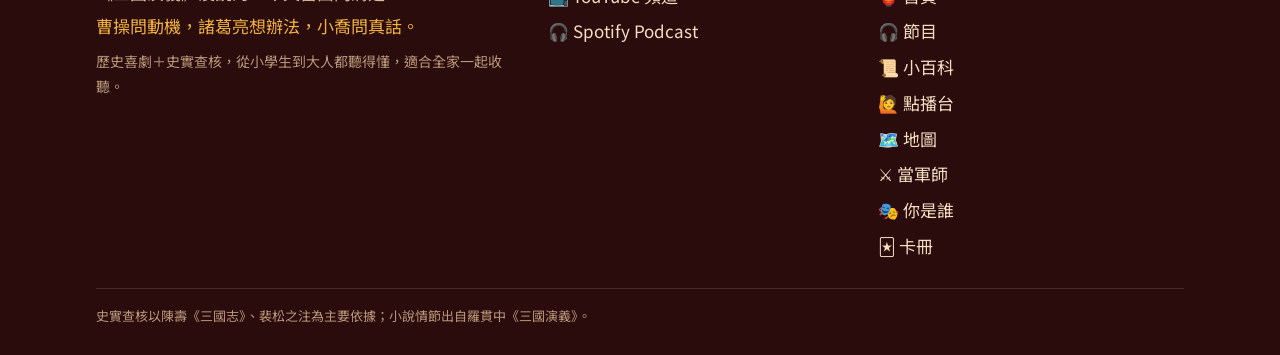
==== commit 0b92df2a: "新增「武將收集卡」頁面與 12 位人物造型 - cards.html / cards.js：卡冊、卡片詳細、任務清單、存成圖片（canvas） - core.js 新增 Cards：收聽、人物檔案、戰" ====
--- a/index.html
+++ b/index.html
@@ -189,6 +189,7 @@
         <div style="display:flex;flex-direction:column;gap:14px;align-items:flex-start">
           <div class="quiz-faces" id="quizFaces" style="padding-left:10px"></div>
           <a class="btn btn-gold" href="quiz.html">開始測驗 →</a>
+          <a href="cards.html" id="cardsCta" style="color:#F0D3B0;font-weight:700"></a>
         </div>
       </div>
     </div>
--- a/assets/css/site.css
+++ b/assets/css/site.css
@@ -35,7 +35,7 @@
   font-family: var(--body); font-size: 17px; line-height: 1.75;
   padding-bottom: 76px; /* 手機底部導覽 */
 }
-@media (min-width: 900px) { body { padding-bottom: 0; } }
+@media (min-width: 1060px) { body { padding-bottom: 0; } }
 img { max-width: 100%; display: block; }
 a { color: inherit; }
 button, input, select, textarea { font: inherit; color: inherit; }
@@ -62,20 +62,20 @@
   background: var(--lantern); color: var(--curtain-deep); font-family: var(--head); font-weight: 700; font-size: 22px;
   box-shadow: 0 0 0 2px var(--curtain-deep), 0 0 0 4px var(--gold);
 }
-.brand-name { font-family: var(--head); font-size: 22px; font-weight: 700; letter-spacing: .08em; }
+.brand-name { font-family: var(--head); font-size: 22px; font-weight: 700; letter-spacing: .08em; white-space: nowrap; }
 .nav-desk { display: none; gap: 4px; }
 .nav-desk a {
-  text-decoration: none; padding: 8px 14px; border-radius: 999px; font-weight: 500; color: #F6DFC0;
+  text-decoration: none; padding: 8px 12px; border-radius: 999px; font-weight: 500; color: #F6DFC0; white-space: nowrap;
 }
 .nav-desk a:hover { background: rgba(255,255,255,.08); color: #fff; }
 .nav-desk a[aria-current="page"] { background: var(--lantern); color: var(--curtain-deep); font-weight: 700; }
 .top-cta { display: none; }
-@media (min-width: 900px) { .nav-desk { display: flex; } .top-cta { display: inline-flex; } }
+@media (min-width: 1060px) { .nav-desk { display: flex; } .top-cta { display: inline-flex; } }
 
 /* 手機底部導覽 */
 .nav-mobile {
   position: fixed; bottom: 0; left: 0; right: 0; z-index: 60;
-  display: grid; grid-template-columns: repeat(7, 1fr);
+  display: grid; grid-template-columns: repeat(8, 1fr);
   background: var(--curtain-deep); border-top: 2px solid var(--gold);
   padding-bottom: env(safe-area-inset-bottom);
 }
@@ -84,8 +84,11 @@
   padding: 8px 0 10px; display: flex; flex-direction: column; align-items: center; gap: 2px;
 }
 .nav-mobile a .ico { font-size: 20px; line-height: 1; }
+.nav-mobile a, .nav-desk a { position: relative; }
+.nav-badge { position: absolute; top: 2px; right: 50%; margin-right: -22px; min-width: 18px; height: 18px; padding: 0 5px; border-radius: 9px; background: var(--lantern); color: var(--curtain-deep); font-size: 11px; font-weight: 900; line-height: 18px; text-align: center; }
+.nav-desk .nav-badge { top: -6px; right: -8px; margin: 0; }
 .nav-mobile a[aria-current="page"] { color: var(--lantern); font-weight: 700; }
-@media (min-width: 900px) { .nav-mobile { display: none; } }
+@media (min-width: 1060px) { .nav-mobile { display: none; } }
 
 /* ---------- 按鈕 ---------- */
 .btn {
@@ -239,7 +242,7 @@
   transition: all .25s ease; max-width: calc(100% - 32px); text-align: center;
 }
 .toast.show { opacity: 1; transform: translateX(-50%) translateY(0); }
-@media (min-width: 900px) { .toast { bottom: 32px; } }
+@media (min-width: 1060px) { .toast { bottom: 32px; } }
 .demo-banner {
   background: #FFF2CC; border-bottom: 1px solid #F0D68A; color: #6B4E00; font-size: 14px; text-align: center; padding: 6px 16px;
 }
@@ -268,7 +271,7 @@
 .bgm-off { font-size: 20px; line-height: 1; }
 .bgm-btn.on .bgm-ico { display: flex; }
 .bgm-btn.on .bgm-off { display: none; }
-@media (min-width: 900px) { .bgm-btn { bottom: 24px; right: 24px; } }
+@media (min-width: 1060px) { .bgm-btn { bottom: 24px; right: 24px; } }
 
 /* ---------- 雜項 ---------- */
 .fade-in { animation: fadeUp .4s ease-out both; }
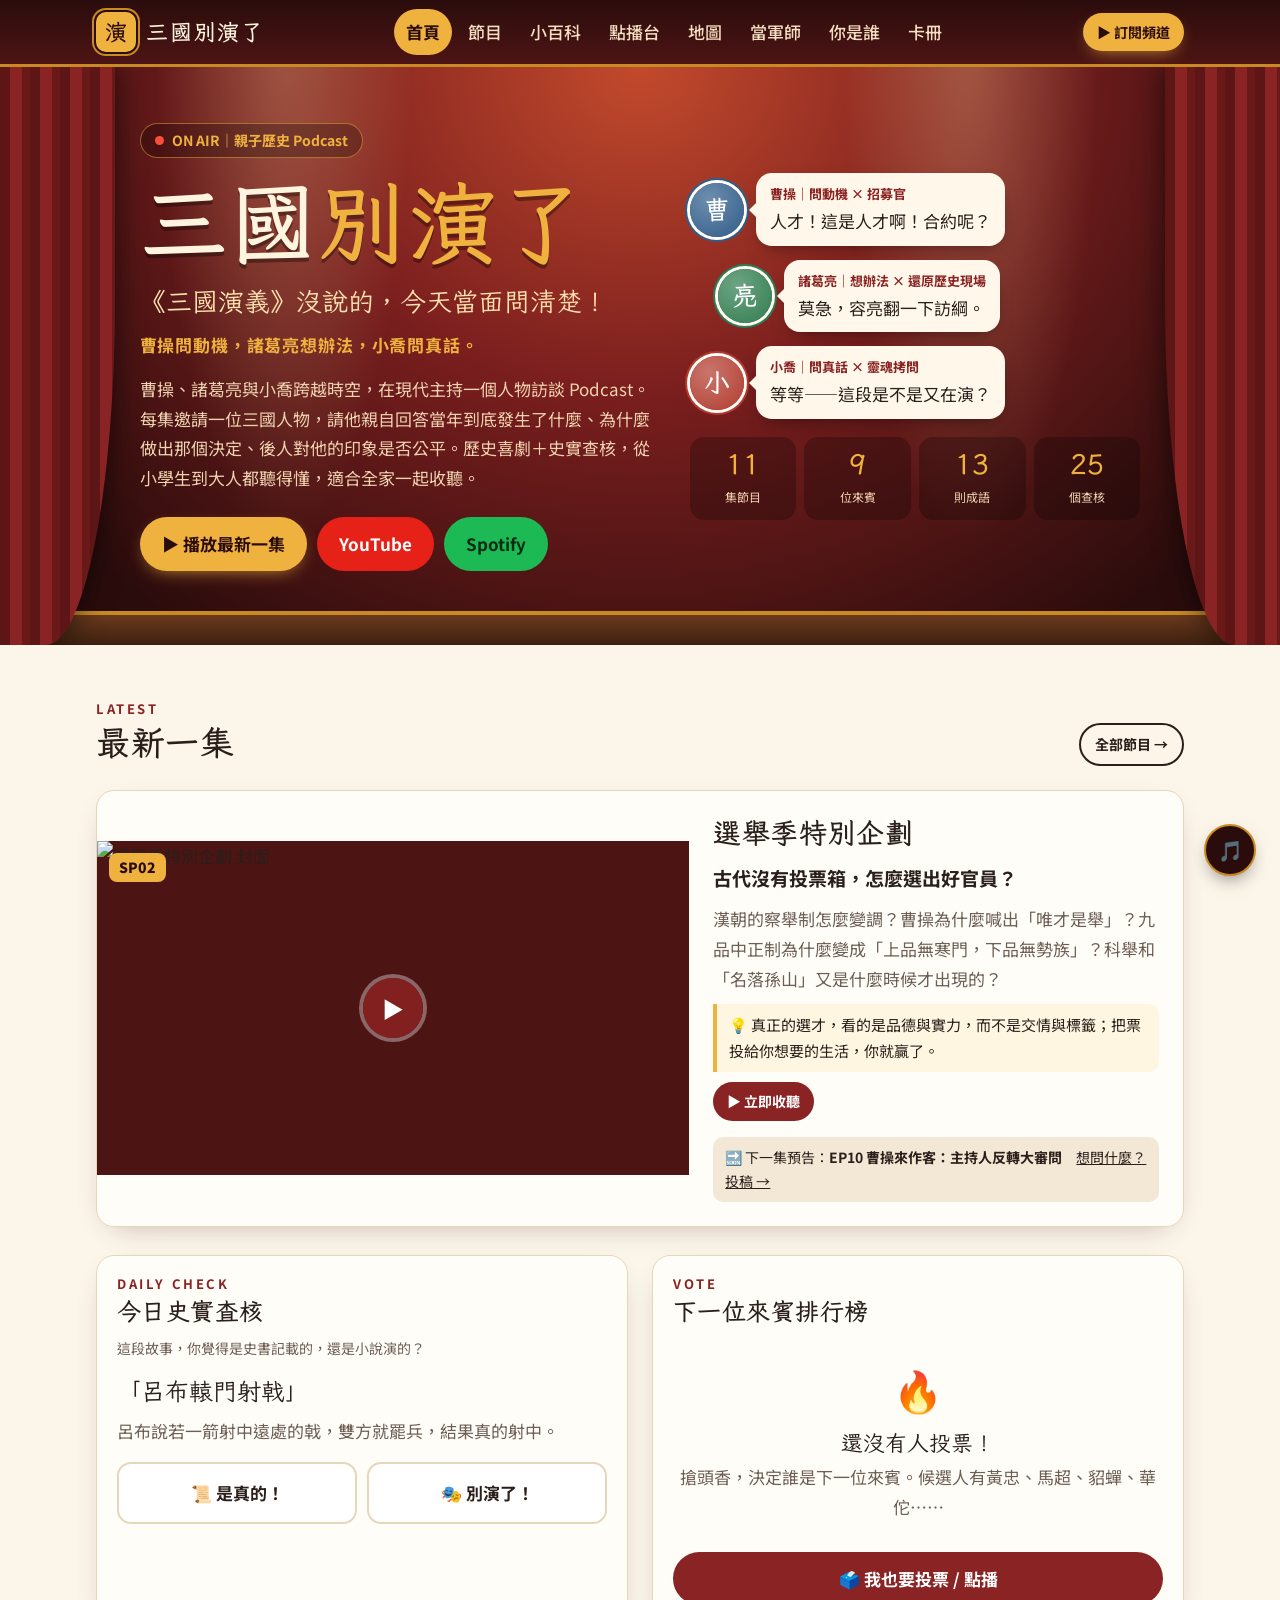
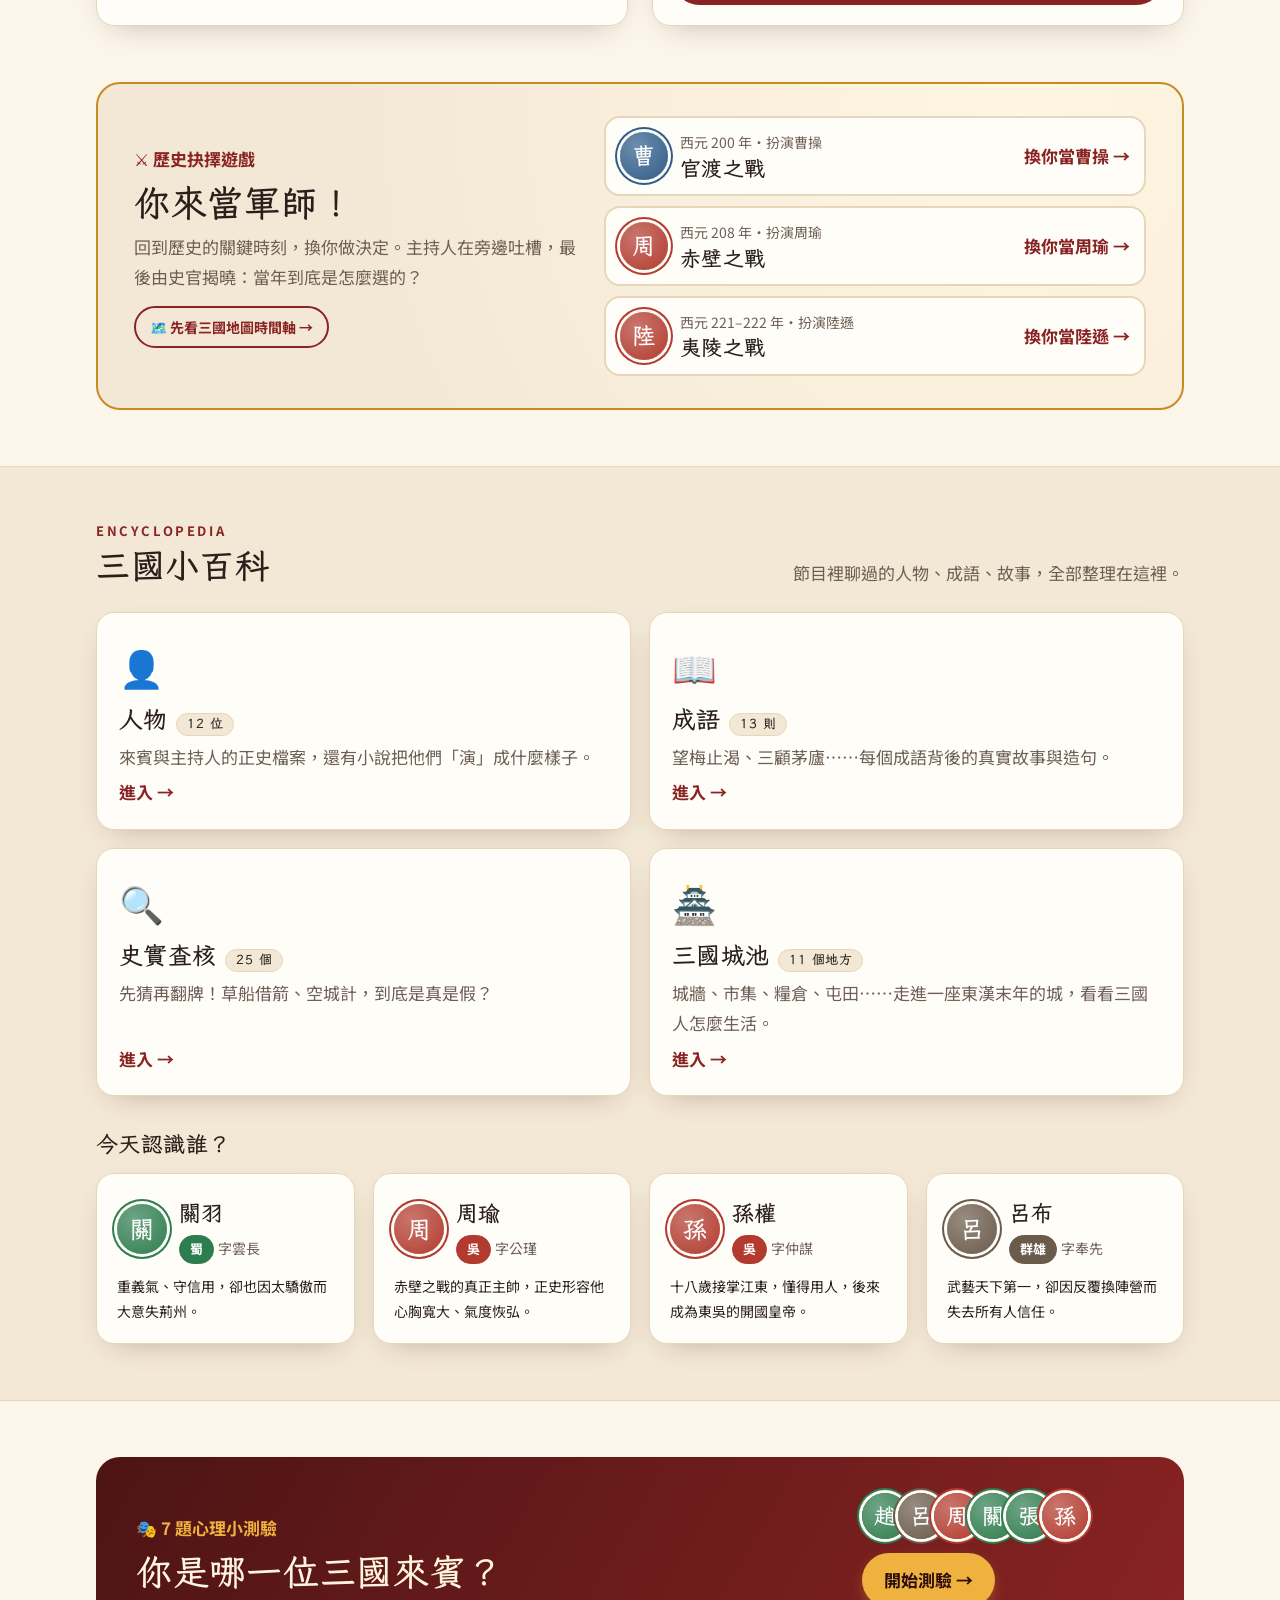
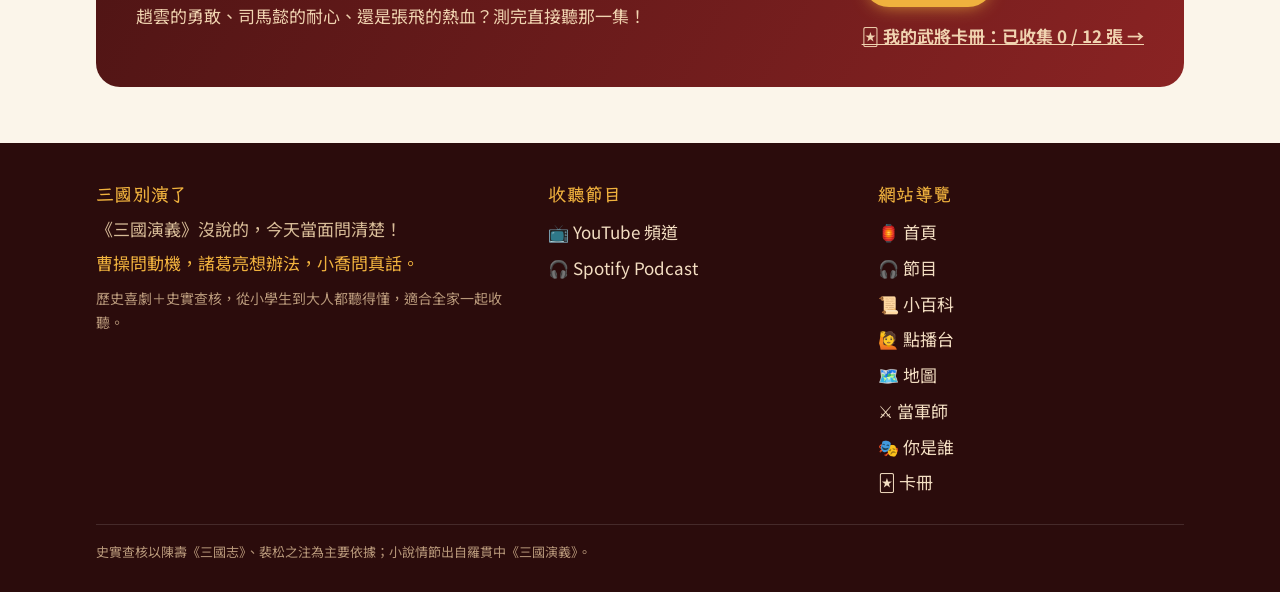
==== commit 489cf588: "新增「走進三國城池」2.5D 等角城池頁 - city.html / city.js：純 SVG 等角投影畫出的東漢郡城（城牆、護城河、門樓、角樓、太守府、市、里、糧倉、武庫、亭、屯田、塢堡） - 1" ====
--- a/index.html
+++ b/index.html
@@ -171,7 +171,7 @@
   <section class="section section-alt">
     <div class="wrap">
       <div class="sec-head"><h2><span class="kicker">ENCYCLOPEDIA</span>三國小百科</h2><p>節目裡聊過的人物、成語、故事，全部整理在這裡。</p></div>
-      <div class="grid g3" id="portals"></div>
+      <div class="grid g2" id="portals"></div>
       <h3 style="font-size:22px;margin:34px 0 14px">今天認識誰？</h3>
       <div class="grid g4" id="randomPeople"></div>
     </div>
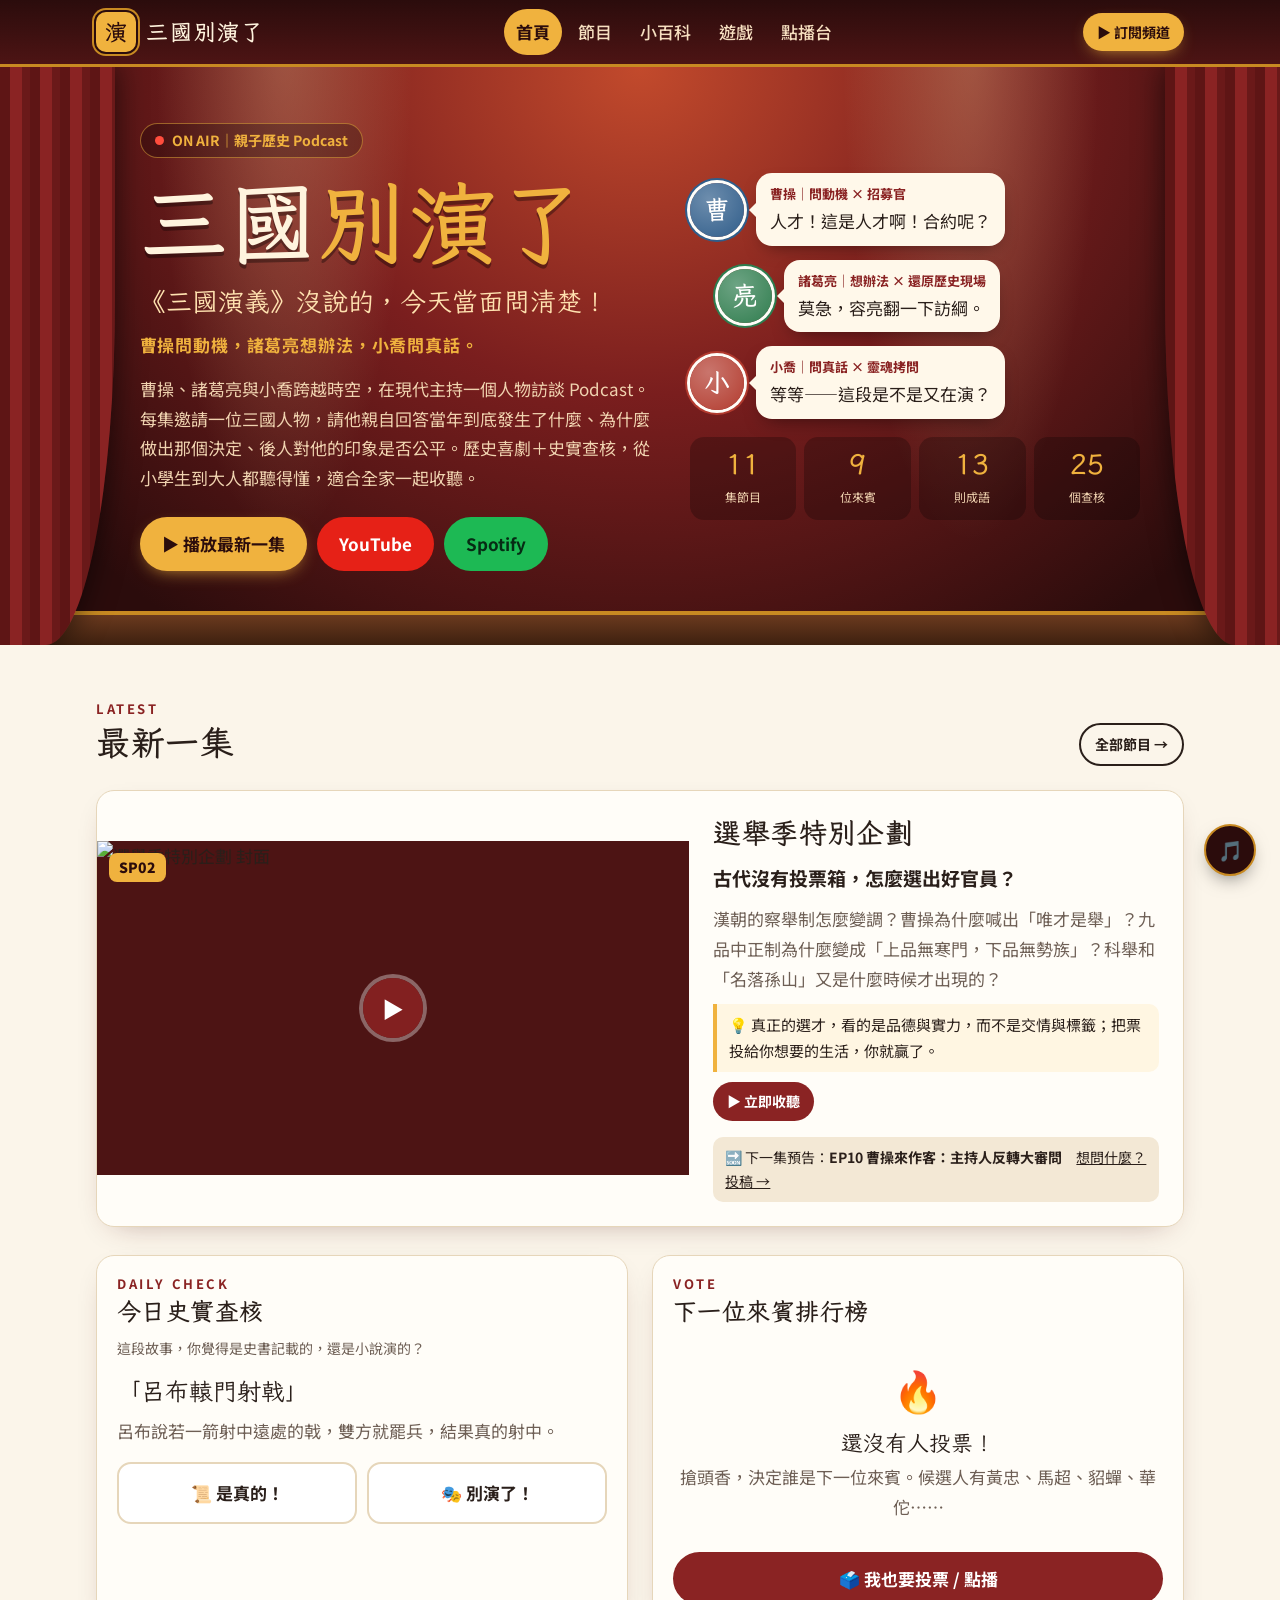
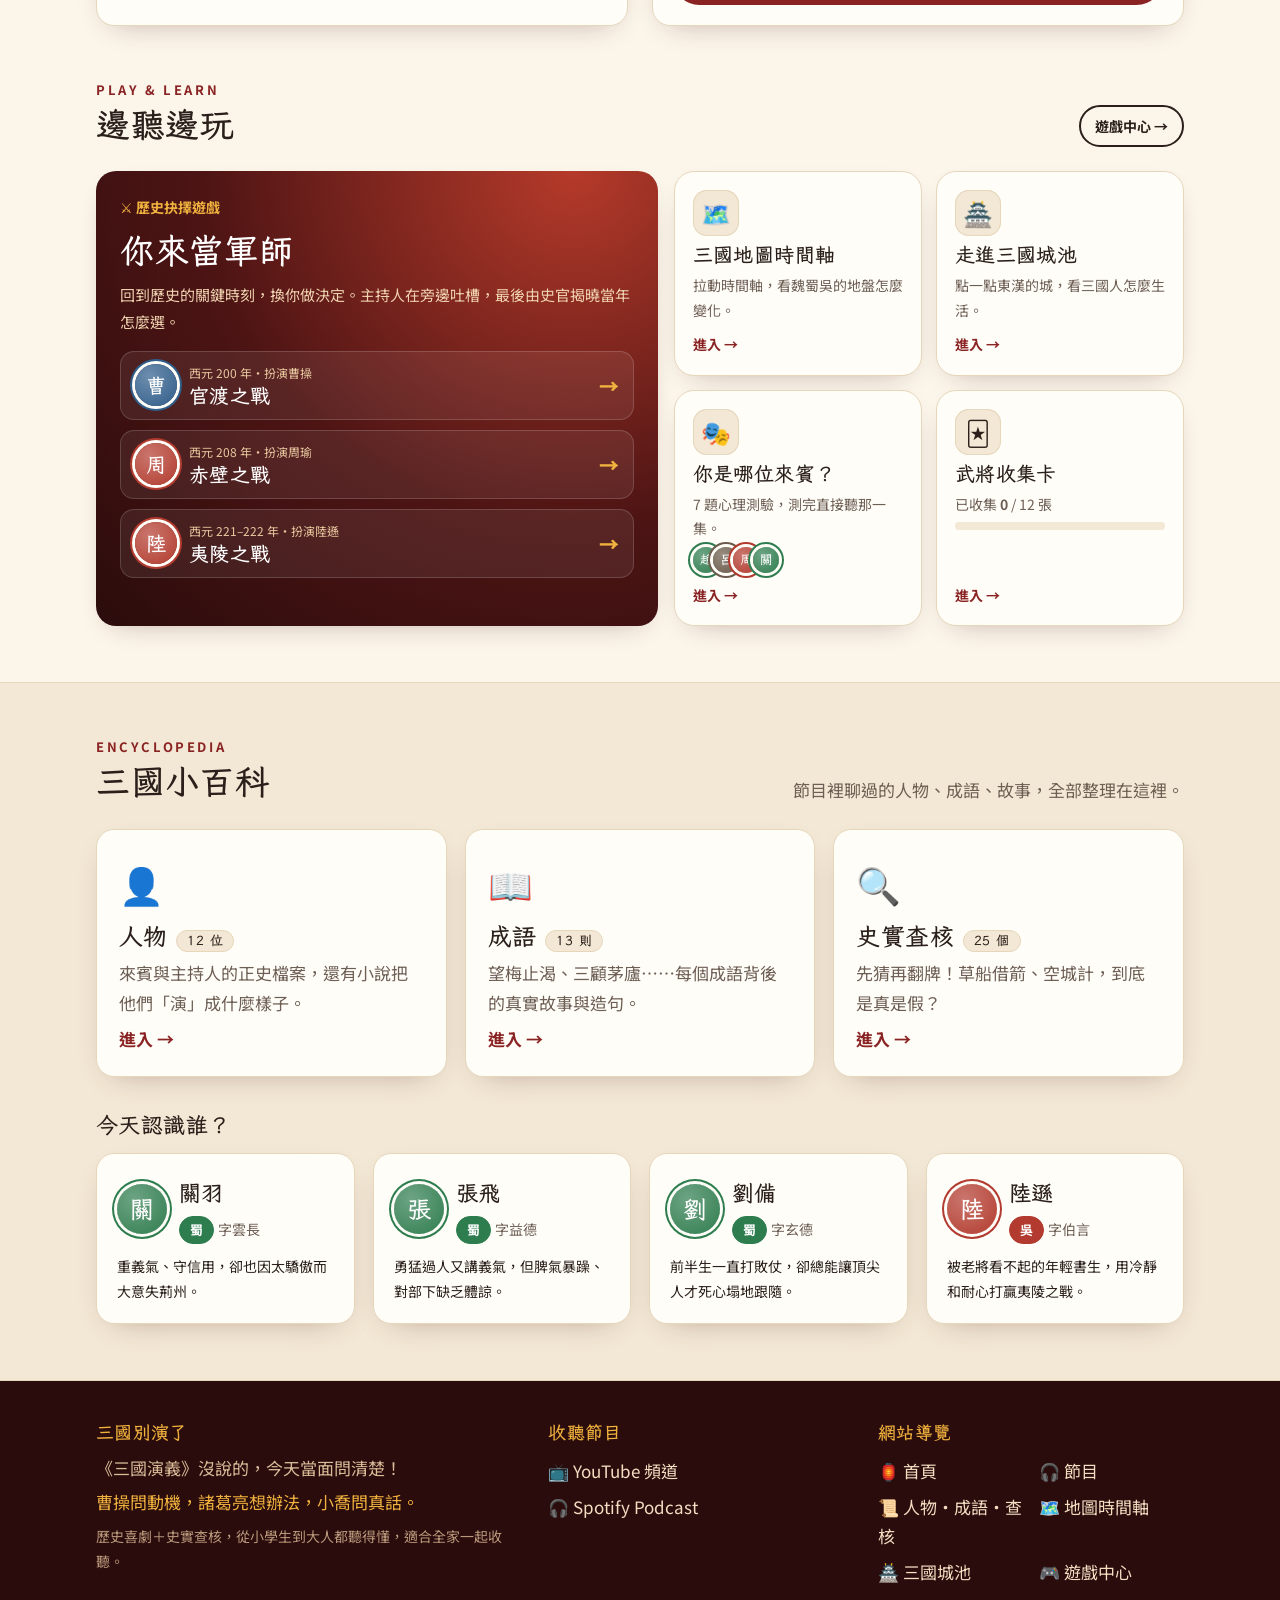
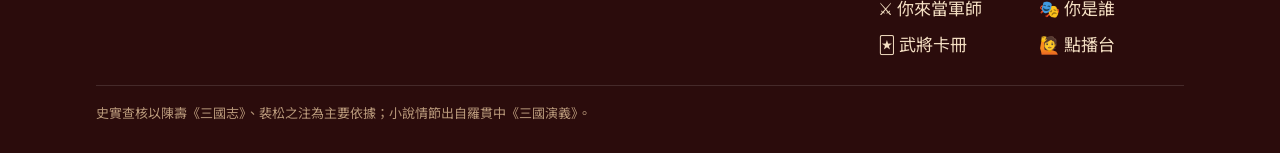
==== commit 3ded7c98: "版面整理：主選單 5 個＋分頁籤、遊戲中心、App 圖示、手機地圖文字 - 主選單減為 首頁／節目／小百科／遊戲／點播台，同區頁面用分頁籤串起來；頁尾列出全部頁面 - 新增遊戲中心 play.html" ====
--- a/index.html
+++ b/index.html
@@ -90,19 +90,6 @@
   .portal:hover { transform: translateY(-3px); }
   .portal .big { font-size: 36px; }
   .portal h3 { font-size: 24px; }
-  .battle-cta { border: 2px solid var(--gold); background: radial-gradient(circle at 85% 10%, #FFF6E2, var(--paper-2) 70%); border-radius: 24px; padding: 26px; display: grid; gap: 18px; }
-  @media (min-width: 760px) { .battle-cta { grid-template-columns: 1fr 1.2fr; align-items: center; padding: 32px 36px; } }
-  .battle-list { display: grid; gap: 10px; }
-  .battle-go { display: flex; align-items: center; gap: 12px; text-decoration: none; color: var(--ink); background: var(--card); border: 2px solid var(--line); border-radius: 16px; padding: 12px 14px; transition: all .15s; }
-  .battle-go:hover { border-color: var(--curtain); transform: translateX(3px); }
-  .battle-go > div { flex: 1; min-width: 0; }
-  .battle-go h3 { font-size: 21px; }
-  .battle-go .go { color: var(--curtain); font-weight: 700; white-space: nowrap; }
-  @media (max-width: 480px) { .battle-go .go-t { display: none; } .battle-go .go { font-size: 22px; } }
-  .quiz-cta { background: linear-gradient(120deg, var(--curtain-dark), var(--curtain)); color: #FFF4DE; border-radius: 24px; padding: 28px; display: grid; gap: 16px; align-items: center; }
-  @media (min-width: 760px) { .quiz-cta { grid-template-columns: 1fr auto; padding: 36px 40px; } }
-  .quiz-faces { display: flex; gap: -8px; }
-  .quiz-faces .avatar { margin-left: -10px; }
 </style>
 </head>
 <body data-page="home">
@@ -152,18 +139,11 @@
     </div>
   </section>
 
-  <!-- 你來當軍師 -->
+  <!-- 邊聽邊玩 -->
   <section class="section" style="padding-top:0">
     <div class="wrap">
-      <div class="battle-cta">
-        <div>
-          <p style="color:var(--curtain);font-weight:700">⚔️ 歷史抉擇遊戲</p>
-          <h2 style="font-size:clamp(26px,4vw,36px);margin-top:6px">你來當軍師！</h2>
-          <p class="muted" style="margin-top:6px">回到歷史的關鍵時刻，換你做決定。主持人在旁邊吐槽，最後由史官揭曉：當年到底是怎麼選的？</p>
-          <a class="btn btn-line btn-sm" href="map.html" style="margin-top:14px;color:var(--curtain)">🗺️ 先看三國地圖時間軸 →</a>
-        </div>
-        <div class="battle-list" id="battleList"></div>
-      </div>
+      <div class="sec-head"><h2><span class="kicker">PLAY & LEARN</span>邊聽邊玩</h2><a class="btn btn-line btn-sm" href="play.html">遊戲中心 →</a></div>
+      <div class="bento" id="bento"></div>
     </div>
   </section>
 
@@ -171,29 +151,12 @@
   <section class="section section-alt">
     <div class="wrap">
       <div class="sec-head"><h2><span class="kicker">ENCYCLOPEDIA</span>三國小百科</h2><p>節目裡聊過的人物、成語、故事，全部整理在這裡。</p></div>
-      <div class="grid g2" id="portals"></div>
+      <div class="grid g3" id="portals"></div>
       <h3 style="font-size:22px;margin:34px 0 14px">今天認識誰？</h3>
       <div class="grid g4" id="randomPeople"></div>
     </div>
   </section>
 
-  <!-- 測驗 -->
-  <section class="section">
-    <div class="wrap">
-      <div class="quiz-cta">
-        <div>
-          <p style="color:var(--lantern);font-weight:700">🎭 7 題心理小測驗</p>
-          <h2 style="font-size:clamp(26px,4vw,36px);margin-top:6px">你是哪一位三國來賓？</h2>
-          <p style="color:#F0D3B0;margin-top:6px">趙雲的勇敢、司馬懿的耐心、還是張飛的熱血？測完直接聽那一集！</p>
-        </div>
-        <div style="display:flex;flex-direction:column;gap:14px;align-items:flex-start">
-          <div class="quiz-faces" id="quizFaces" style="padding-left:10px"></div>
-          <a class="btn btn-gold" href="quiz.html">開始測驗 →</a>
-          <a href="cards.html" id="cardsCta" style="color:#F0D3B0;font-weight:700"></a>
-        </div>
-      </div>
-    </div>
-  </section>
 </main>
 
 <script src="assets/js/config.js"></script>
--- a/assets/css/site.css
+++ b/assets/css/site.css
@@ -35,7 +35,7 @@
   font-family: var(--body); font-size: 17px; line-height: 1.75;
   padding-bottom: 76px; /* 手機底部導覽 */
 }
-@media (min-width: 1060px) { body { padding-bottom: 0; } }
+@media (min-width: 900px) { body { padding-bottom: 0; } }
 img { max-width: 100%; display: block; }
 a { color: inherit; }
 button, input, select, textarea { font: inherit; color: inherit; }
@@ -70,12 +70,12 @@
 .nav-desk a:hover { background: rgba(255,255,255,.08); color: #fff; }
 .nav-desk a[aria-current="page"] { background: var(--lantern); color: var(--curtain-deep); font-weight: 700; }
 .top-cta { display: none; }
-@media (min-width: 1060px) { .nav-desk { display: flex; } .top-cta { display: inline-flex; } }
+@media (min-width: 900px) { .nav-desk { display: flex; } .top-cta { display: inline-flex; } }
 
 /* 手機底部導覽 */
 .nav-mobile {
   position: fixed; bottom: 0; left: 0; right: 0; z-index: 60;
-  display: grid; grid-template-columns: repeat(8, 1fr);
+  display: grid; grid-template-columns: repeat(5, 1fr);
   background: var(--curtain-deep); border-top: 2px solid var(--gold);
   padding-bottom: env(safe-area-inset-bottom);
 }
@@ -88,7 +88,7 @@
 .nav-badge { position: absolute; top: 2px; right: 50%; margin-right: -22px; min-width: 18px; height: 18px; padding: 0 5px; border-radius: 9px; background: var(--lantern); color: var(--curtain-deep); font-size: 11px; font-weight: 900; line-height: 18px; text-align: center; }
 .nav-desk .nav-badge { top: -6px; right: -8px; margin: 0; }
 .nav-mobile a[aria-current="page"] { color: var(--lantern); font-weight: 700; }
-@media (min-width: 1060px) { .nav-mobile { display: none; } }
+@media (min-width: 900px) { .nav-mobile { display: none; } }
 
 /* ---------- 按鈕 ---------- */
 .btn {
@@ -242,7 +242,7 @@
   transition: all .25s ease; max-width: calc(100% - 32px); text-align: center;
 }
 .toast.show { opacity: 1; transform: translateX(-50%) translateY(0); }
-@media (min-width: 1060px) { .toast { bottom: 32px; } }
+@media (min-width: 900px) { .toast { bottom: 32px; } }
 .demo-banner {
   background: #FFF2CC; border-bottom: 1px solid #F0D68A; color: #6B4E00; font-size: 14px; text-align: center; padding: 6px 16px;
 }
@@ -271,7 +271,7 @@
 .bgm-off { font-size: 20px; line-height: 1; }
 .bgm-btn.on .bgm-ico { display: flex; }
 .bgm-btn.on .bgm-off { display: none; }
-@media (min-width: 1060px) { .bgm-btn { bottom: 24px; right: 24px; } }
+@media (min-width: 900px) { .bgm-btn { bottom: 24px; right: 24px; } }
 
 /* ---------- 雜項 ---------- */
 .fade-in { animation: fadeUp .4s ease-out both; }
@@ -281,3 +281,42 @@
   *, *::before, *::after { animation: none !important; transition: none !important; }
   html { scroll-behavior: auto; }
 }
+
+/* ---------- 同一區的分頁籤（頁面標題下方） ---------- */
+.subnav { display: flex; gap: 8px; margin-top: 20px; overflow-x: auto; scrollbar-width: none; -webkit-overflow-scrolling: touch; padding-bottom: 2px; }
+.subnav::-webkit-scrollbar { display: none; }
+.subnav a { flex: 0 0 auto; display: inline-flex; align-items: center; gap: 6px; padding: 8px 14px; border-radius: 999px; text-decoration: none; font-weight: 700; font-size: 14px;
+  color: #F6DFC0; background: rgba(255,255,255,.08); border: 1px solid rgba(255,255,255,.18); transition: background .15s; position: relative; }
+.subnav a:hover { background: rgba(255,255,255,.16); color: #fff; }
+.subnav a[aria-current="page"] { background: var(--lantern); color: var(--curtain-deep); border-color: var(--lantern); }
+.subnav .nav-badge { top: -6px; right: -6px; margin: 0; }
+/* 頁尾網站地圖 */
+.foot-links { display: grid; grid-template-columns: 1fr 1fr; column-gap: 16px; }
+
+/* ---------- 邊聽邊玩：首頁、遊戲中心共用 ---------- */
+.bento { display: grid; gap: 16px; }
+@media (min-width: 860px) { .bento { grid-template-columns: 1.1fr 1fr; } }
+.bento-side { display: grid; gap: 14px; grid-template-columns: 1fr 1fr; }
+.tile { display: flex; flex-direction: column; gap: 6px; padding: 18px; border-radius: 20px; background: var(--card); border: 1px solid var(--line);
+  box-shadow: var(--shadow); text-decoration: none; color: var(--ink); transition: transform .2s, border-color .2s; min-width: 0; }
+a.tile:hover { transform: translateY(-3px); border-color: var(--gold); }
+.tile .t-ico { width: 46px; height: 46px; border-radius: 14px; display: grid; place-items: center; font-size: 24px; background: var(--paper-2); box-shadow: inset 0 0 0 1px var(--line); }
+.tile h3 { font-size: 20px; line-height: 1.25; }
+.tile p { font-size: 14px; color: var(--muted); }
+.tile .t-go { margin-top: auto; color: var(--curtain); font-weight: 700; font-size: 14px; padding-top: 4px; }
+.tile .t-faces { display: flex; padding-left: 6px; }
+.tile .t-faces .avatar { margin-left: -6px; }
+.tile .t-bar { height: 8px; border-radius: 4px; background: var(--paper-2); overflow: hidden; }
+.tile .t-bar i { display: block; height: 100%; background: linear-gradient(90deg, var(--curtain), var(--gold)); border-radius: 4px; }
+.tile-feature { background: radial-gradient(ellipse at 85% 0%, #B53A2A, var(--curtain-dark) 55%, var(--curtain-deep)); color: #FFF4DE; border: 0; padding: 24px; gap: 10px; }
+.tile-feature .kick { color: var(--lantern); font-weight: 700; font-size: 14px; }
+.tile-feature h3 { font-size: clamp(26px, 3.6vw, 34px); color: #fff; }
+.tile-feature > p { color: #F0D3B0; font-size: 15px; }
+.battle-list { display: grid; gap: 10px; margin-top: 6px; }
+.battle-go { display: flex; align-items: center; gap: 12px; text-decoration: none; color: #fff; background: rgba(255,255,255,.07); border: 1px solid rgba(255,255,255,.16); border-radius: 14px; padding: 10px 14px; transition: background .15s, transform .15s; }
+.battle-go:hover { background: rgba(255,255,255,.14); transform: translateX(3px); }
+.battle-go > div { flex: 1; min-width: 0; }
+.battle-go p { font-size: 12px; color: #E9C9A0; }
+.battle-go h4 { font-family: var(--head); font-size: 20px; }
+.battle-go .go { color: var(--lantern); font-weight: 900; font-size: 20px; }
+@media (max-width: 420px) { .bento-side { gap: 10px; } .bento-side .tile { padding: 14px; } .bento-side .tile h3 { font-size: 17px; } .bento-side .tile p { font-size: 13px; } }
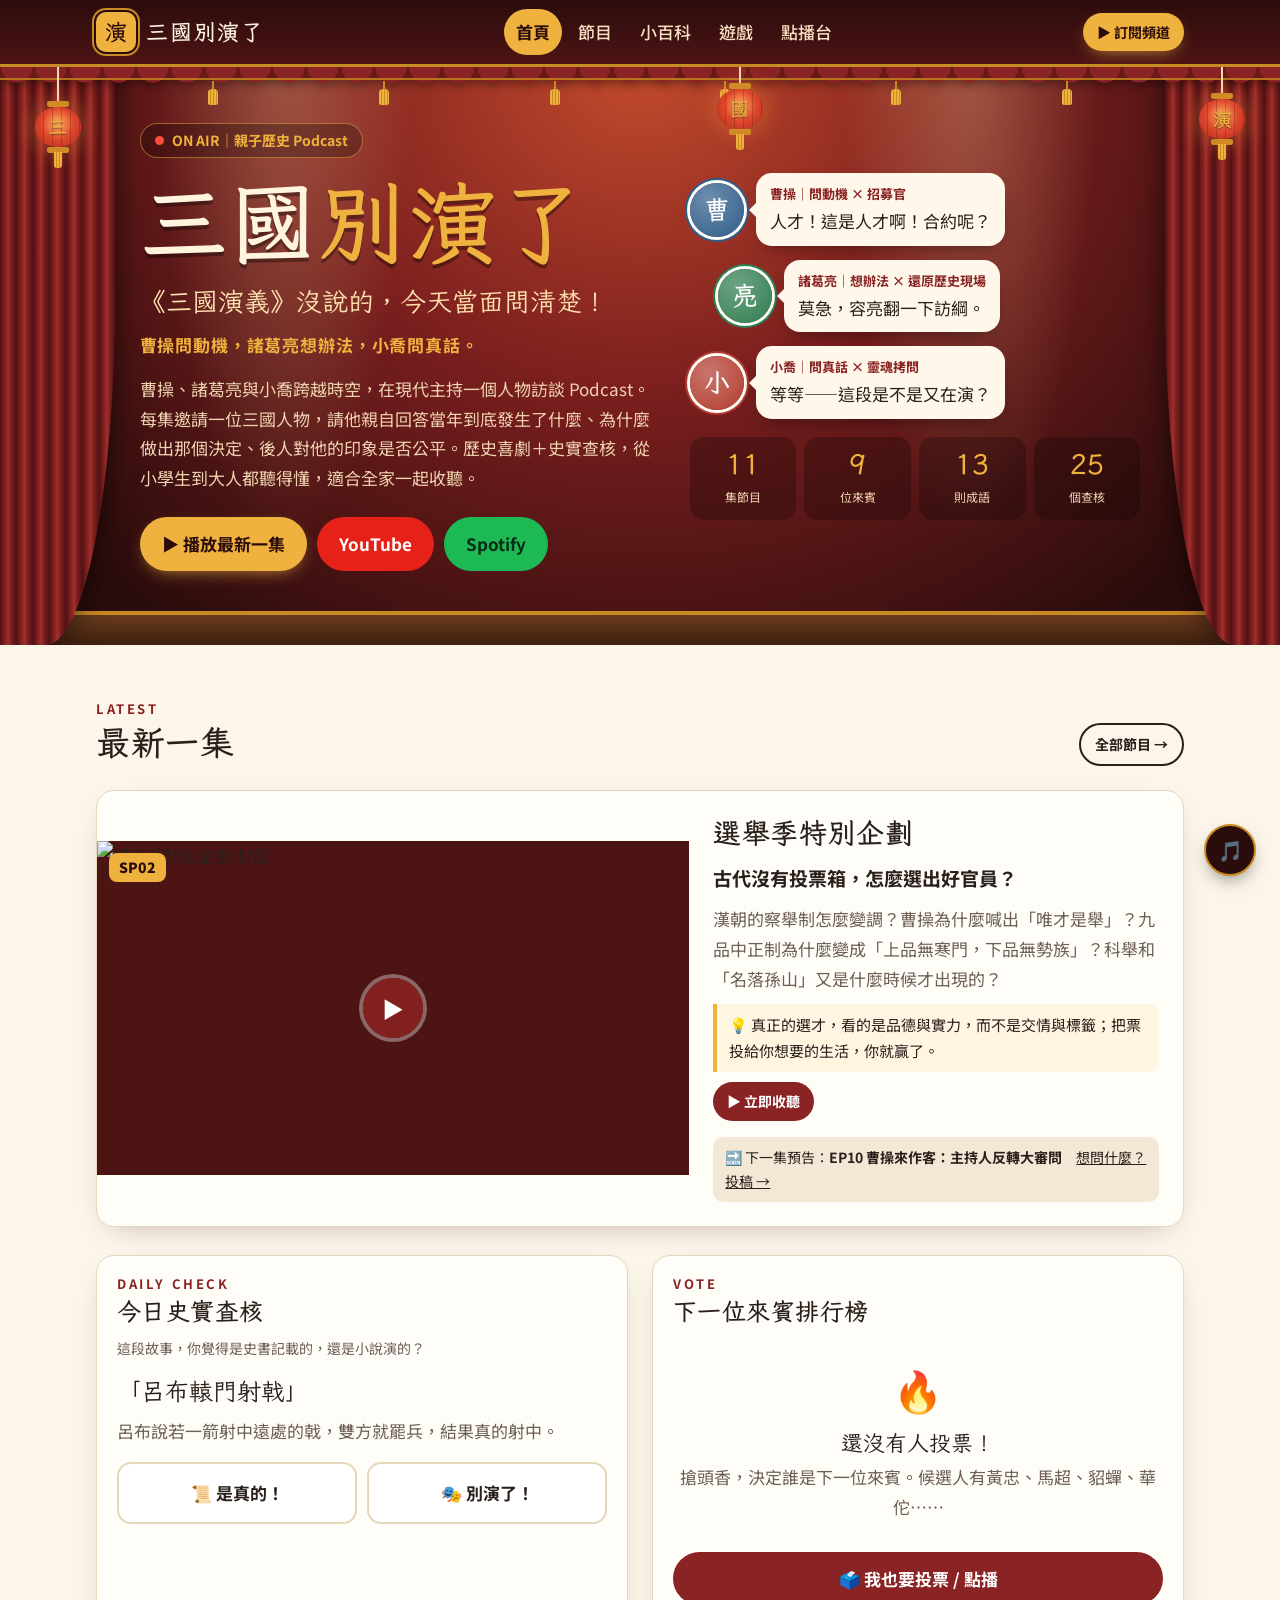
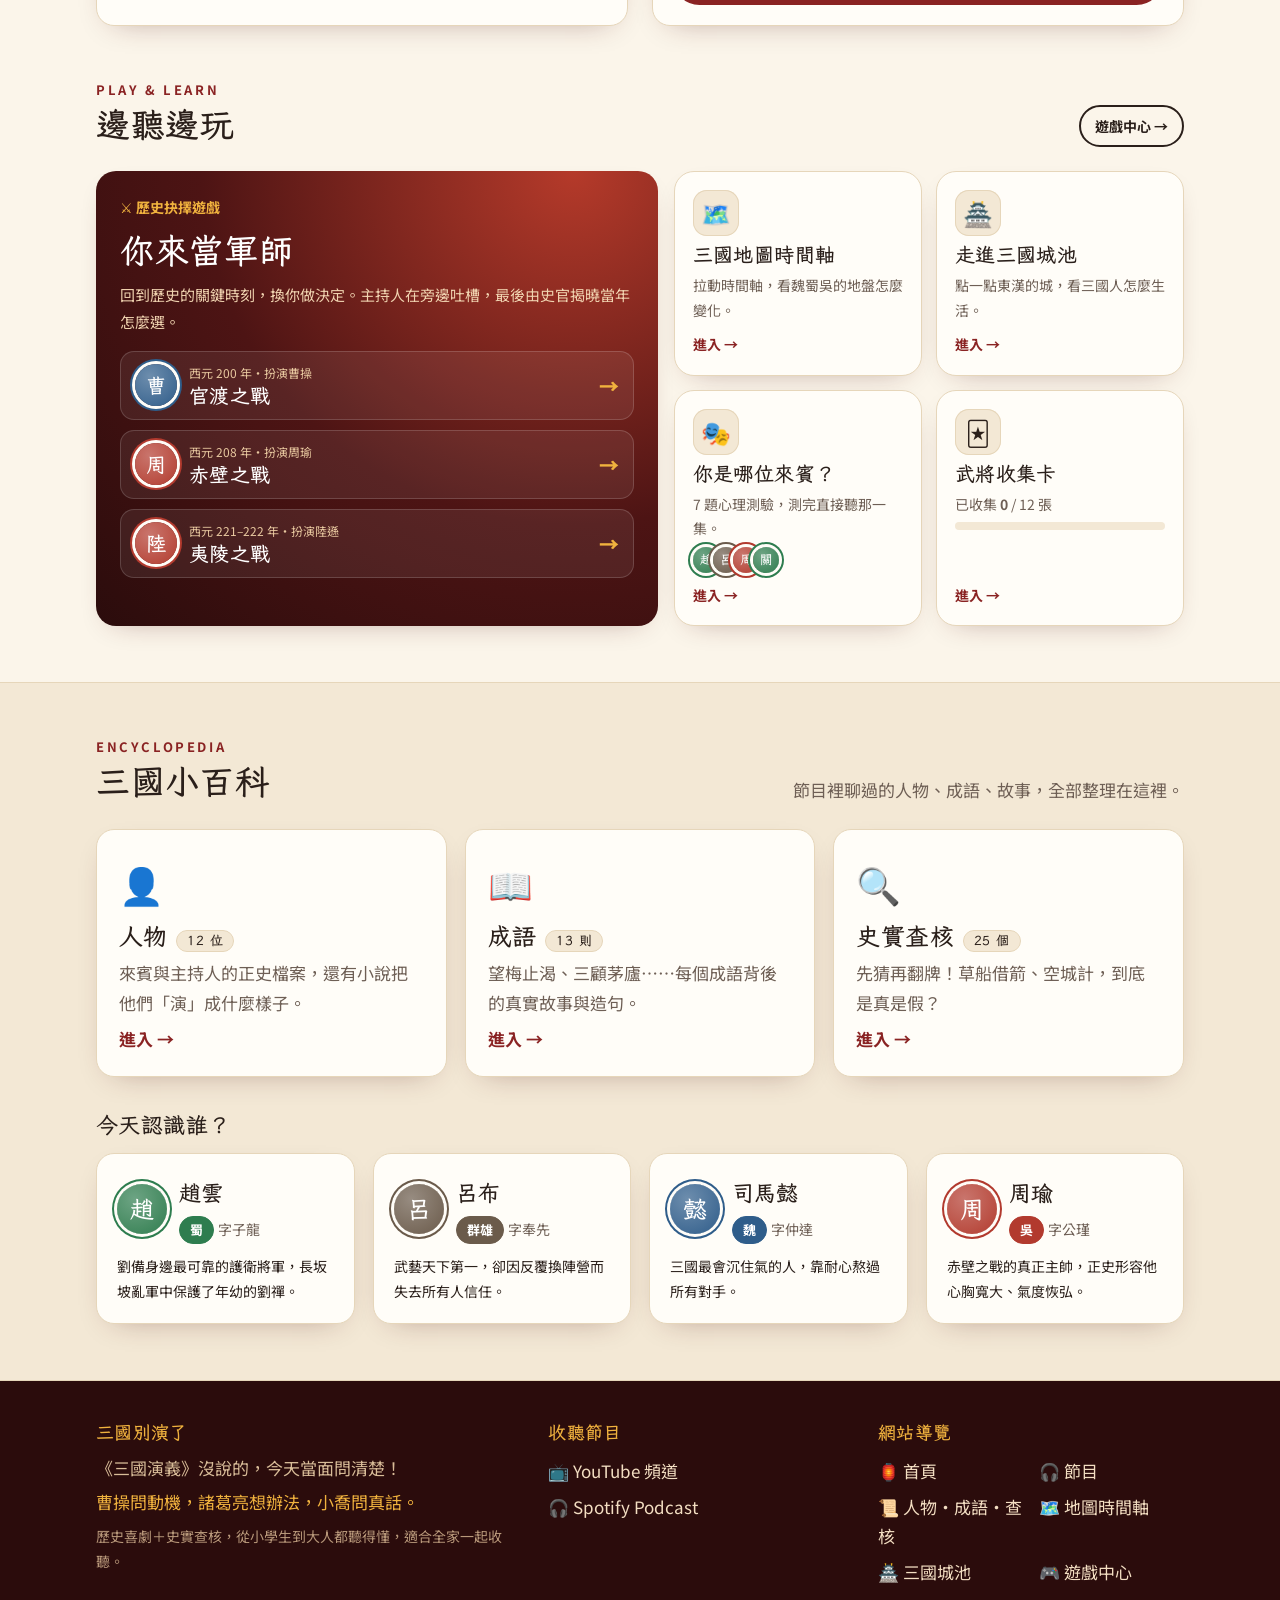
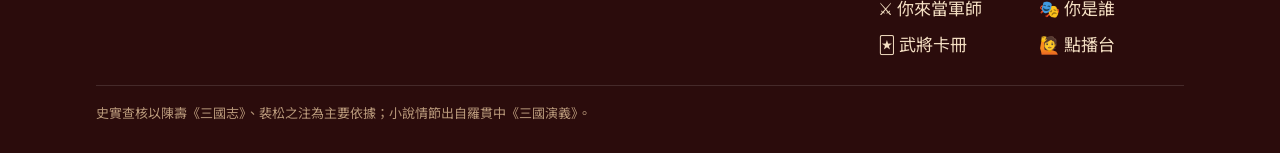
==== commit 8407fdc1: "首頁戲台加入滑鼠互動：布幕、流蘇、燈籠、聚光燈 - 左右布幕改成一條條皺褶，滑鼠經過會從游標處往兩邊撥動 - 上方帷幔與流蘇，滑過會晃 - 三盞燈籠（三・國・演）平常輕輕擺動，滑過會晃、點一下用力晃並" ====
--- a/index.html
+++ b/index.html
@@ -39,15 +39,55 @@
     background: radial-gradient(ellipse at 50% 0%, #C24A2C 0%, #7A1E1E 40%, var(--curtain-deep) 85%);
     padding: 56px 0 0;
   }
-  .stage::before, .stage::after { /* 左右布幕 */
-    content: ""; position: absolute; top: 0; bottom: 0; width: 9%; z-index: 0;
-    background: repeating-linear-gradient(90deg, #5E1515 0 10px, #8A2323 10px 22px, #6A1919 22px 30px);
-    box-shadow: 0 0 30px rgba(0,0,0,.6);
-  }
-  .stage::before { left: 0; border-radius: 0 0 60% 0; }
-  .stage::after { right: 0; border-radius: 0 0 0 60%; }
-  .stage .wrap { position: relative; z-index: 1; }
-  .spot { position: absolute; top: -40px; width: 260px; height: 520px; background: radial-gradient(ellipse at 50% 0%, rgba(255,226,160,.28), transparent 70%); pointer-events: none; }
+  .stage .wrap { position: relative; z-index: 2; }
+  /* 左右布幕：每一條皺褶都會被滑鼠撥動 */
+  .drape { position: absolute; top: 0; bottom: 0; width: 9%; min-width: 30px; z-index: 1; display: flex; overflow: hidden; box-shadow: 0 0 30px rgba(0,0,0,.6); }
+  .drape.left { left: 0; border-radius: 0 0 60% 0; }
+  .drape.right { right: 0; border-radius: 0 0 0 60%; flex-direction: row-reverse; }
+  .drape i { flex: 1; transform-origin: 50% 0; background: linear-gradient(90deg, #4E1111, #8A2323 35%, #A0302A 50%, #7A1E1E 70%, #521313); }
+  .drape i.rustle { animation: rustle .9s cubic-bezier(.3,.7,.4,1); }
+  @keyframes rustle { 0% { transform: none; } 20% { transform: skewX(5deg) scaleX(1.08); } 45% { transform: skewX(-3.5deg) scaleX(.96); } 70% { transform: skewX(1.6deg); } 100% { transform: none; } }
+  /* 上方帷幔與流蘇 */
+  .valance { position: absolute; top: 0; left: 0; right: 0; height: 30px; z-index: 4; pointer-events: none;
+    background: radial-gradient(circle at 50% 0, #8A2323 15px, transparent 16px) 0 0 / 34px 30px repeat-x, linear-gradient(#6A1919, #6A1919) 0 0 / 100% 12px no-repeat;
+    filter: drop-shadow(0 4px 4px rgba(0,0,0,.35)); }
+  .valance::after { content: ""; position: absolute; left: 0; right: 0; top: 11px; height: 2px; background: var(--gold); opacity: .8; }
+  .tassels { position: absolute; top: 14px; left: 0; right: 0; height: 30px; z-index: 4; display: flex; justify-content: space-around; padding: 0 10%; }
+  .tassel { width: 14px; height: 26px; position: relative; transform-origin: 50% 0; cursor: pointer; }
+  .tassel::before { content: ""; position: absolute; left: 6px; top: 0; width: 2px; height: 9px; background: var(--gold); }
+  .tassel::after { content: ""; position: absolute; left: 2px; top: 8px; width: 10px; height: 16px; border-radius: 4px 4px 2px 2px; background: repeating-linear-gradient(90deg, var(--lantern) 0 2px, var(--gold) 2px 3px); }
+  .tassel.swing { animation: swing 1.4s ease-out; }
+  /* 燈籠 */
+  .hl { position: absolute; top: 0; z-index: 5; width: 46px; background: none; border: 0; padding: 0; cursor: pointer; transform-origin: 50% 0; animation: idle 5s ease-in-out infinite; }
+  .hl:nth-of-type(2) { animation-delay: -1.7s; } .hl:nth-of-type(3) { animation-delay: -3.1s; }
+  @keyframes idle { 0%, 100% { transform: rotate(-2deg); } 50% { transform: rotate(2deg); } }
+  .hl-in { display: flex; flex-direction: column; align-items: center; transform-origin: 50% 0; }
+  .hl-in.swing { animation: swing 1.8s cubic-bezier(.25,.6,.35,1); }
+  .hl-in.spin { animation: swingBig 2.4s cubic-bezier(.25,.6,.35,1); }
+  @keyframes swing { 0% { transform: rotate(0); } 15% { transform: rotate(16deg); } 35% { transform: rotate(-11deg); } 55% { transform: rotate(6deg); } 75% { transform: rotate(-3deg); } 100% { transform: rotate(0); } }
+  @keyframes swingBig { 0% { transform: rotate(0); } 12% { transform: rotate(32deg); } 30% { transform: rotate(-24deg); } 48% { transform: rotate(14deg); } 66% { transform: rotate(-7deg); } 84% { transform: rotate(3deg); } 100% { transform: rotate(0); } }
+  .hl-cord { width: 2px; background: #F3D9B8; }
+  .hl-cap { width: 22px; height: 6px; border-radius: 2px; background: var(--gold); }
+  .hl-body { position: relative; width: 46px; height: 40px; border-radius: 48%; display: grid; place-items: center; font-family: var(--head); font-weight: 700; font-size: 19px; color: var(--lantern);
+    background: radial-gradient(circle at 50% 42%, #FFB45E 0, #E0482E 48%, #A92A1C 100%); box-shadow: 0 0 22px 4px rgba(255,150,60,.35); transition: box-shadow .3s, filter .3s; }
+  .hl-body::before { content: ""; position: absolute; inset: 0; border-radius: 48%; background: repeating-linear-gradient(90deg, transparent 0 8px, rgba(90,20,10,.28) 8px 9px); }
+  .hl-body span { position: relative; text-shadow: 0 1px 2px rgba(0,0,0,.5); }
+  .hl:hover .hl-body, .hl:focus-visible .hl-body { box-shadow: 0 0 34px 10px rgba(255,170,70,.6); filter: brightness(1.12); }
+  .hl-tail { width: 8px; height: 16px; margin-top: -1px; background: repeating-linear-gradient(90deg, var(--lantern) 0 2px, var(--gold) 2px 3px); border-radius: 0 0 3px 3px; }
+  .hl:focus-visible { outline: 2px dashed var(--lantern); outline-offset: 4px; border-radius: 8px; }
+  @media (max-width: 899px) { .hl.wide-only { display: none; } .stage { padding-top: 104px; } }
+  /* 舞台聚光燈會跟著滑鼠移動 */
+  .spot { position: absolute; top: -40px; width: 260px; height: 520px; background: radial-gradient(ellipse at 50% 0%, rgba(255,226,160,.28), transparent 70%); pointer-events: none; transition: transform 1.2s cubic-bezier(.2,.7,.3,1); }
+  /* 標題的字滑過會跳一下 */
+  .hero-title .ch { display: inline-block; transition: transform .25s cubic-bezier(.3,1.6,.5,1), text-shadow .25s; cursor: default; }
+  .hero-title .ch:hover { transform: translateY(-10px) rotate(-4deg); text-shadow: 0 10px 0 rgba(0,0,0,.25); }
+  .host .avatar { transition: transform .3s cubic-bezier(.3,1.6,.5,1); }
+  .host:hover .avatar { transform: translateY(-6px) rotate(-6deg) scale(1.06); }
+  .host .bubble { transition: transform .3s; }
+  .host:hover .bubble { transform: rotate(-1.2deg) translateX(3px); }
+  .stat { transition: transform .25s, background .25s, box-shadow .25s; }
+  .stat:hover { transform: translateY(-4px); background: rgba(0,0,0,.35); box-shadow: 0 0 0 1px rgba(240,178,62,.5), 0 10px 20px -10px rgba(0,0,0,.6); }
+  @media (prefers-reduced-motion: reduce) { .hl, .hl-in, .drape i, .tassel, .hero-title .ch, .host .avatar, .spot { animation: none !important; transition: none !important; } }
   .hero-grid { display: grid; gap: 32px; align-items: center; padding: 0 4%; }
   @media (min-width: 900px) { .hero-grid { grid-template-columns: 1.15fr 1fr; } }
   .hero-kicker { display: inline-flex; gap: 8px; align-items: center; background: rgba(0,0,0,.25); border: 1px solid rgba(240,178,62,.5); color: var(--lantern); border-radius: 999px; padding: 4px 14px; font-weight: 700; font-size: 14px; }
@@ -98,11 +138,17 @@
   <!-- 戲台主視覺 -->
   <section class="stage" aria-labelledby="heroTitle">
     <div class="spot" style="left:12%"></div><div class="spot" style="right:14%"></div>
+    <div class="drape left" aria-hidden="true"><i></i><i></i><i></i><i></i><i></i><i></i><i></i></div><div class="drape right" aria-hidden="true"><i></i><i></i><i></i><i></i><i></i><i></i><i></i></div>
+    <div class="valance" aria-hidden="true"></div>
+    <div class="tassels" aria-hidden="true"><span class="tassel"></span><span class="tassel"></span><span class="tassel"></span><span class="tassel"></span><span class="tassel"></span><span class="tassel"></span></div>
+    <button class="hl" type="button" style="left:max(2px, calc(4.5% - 23px))" aria-label="點燈籠猜一個成語"><span class="hl-in"><span class="hl-cord" style="height:34px"></span><span class="hl-cap"></span><span class="hl-body"><span>三</span></span><span class="hl-cap"></span><span class="hl-tail"></span></span></button>
+    <button class="hl wide-only" type="button" style="left:56%" aria-label="點燈籠猜一個成語"><span class="hl-in"><span class="hl-cord" style="height:16px"></span><span class="hl-cap"></span><span class="hl-body"><span>國</span></span><span class="hl-cap"></span><span class="hl-tail"></span></span></button>
+    <button class="hl" type="button" style="right:max(2px, calc(4.5% - 23px))" aria-label="點燈籠猜一個成語"><span class="hl-in"><span class="hl-cord" style="height:26px"></span><span class="hl-cap"></span><span class="hl-body"><span>演</span></span><span class="hl-cap"></span><span class="hl-tail"></span></span></button>
     <div class="wrap">
       <div class="hero-grid">
         <div>
           <span class="hero-kicker"><span class="onair"></span> ON AIR｜親子歷史 Podcast</span>
-          <h1 class="hero-title" id="heroTitle">三國<em>別演了</em></h1>
+          <h1 class="hero-title" id="heroTitle" aria-label="三國別演了"><span class="ch" aria-hidden="true">三</span><span class="ch" aria-hidden="true">國</span><em aria-hidden="true"><span class="ch">別</span><span class="ch">演</span><span class="ch">了</span></em></h1>
           <p class="hero-slogan">《三國演義》沒說的，今天當面問清楚！</p>
           <p class="hero-tagline">曹操問動機，諸葛亮想辦法，小喬問真話。</p>
           <p class="hero-about" id="heroAbout"></p>
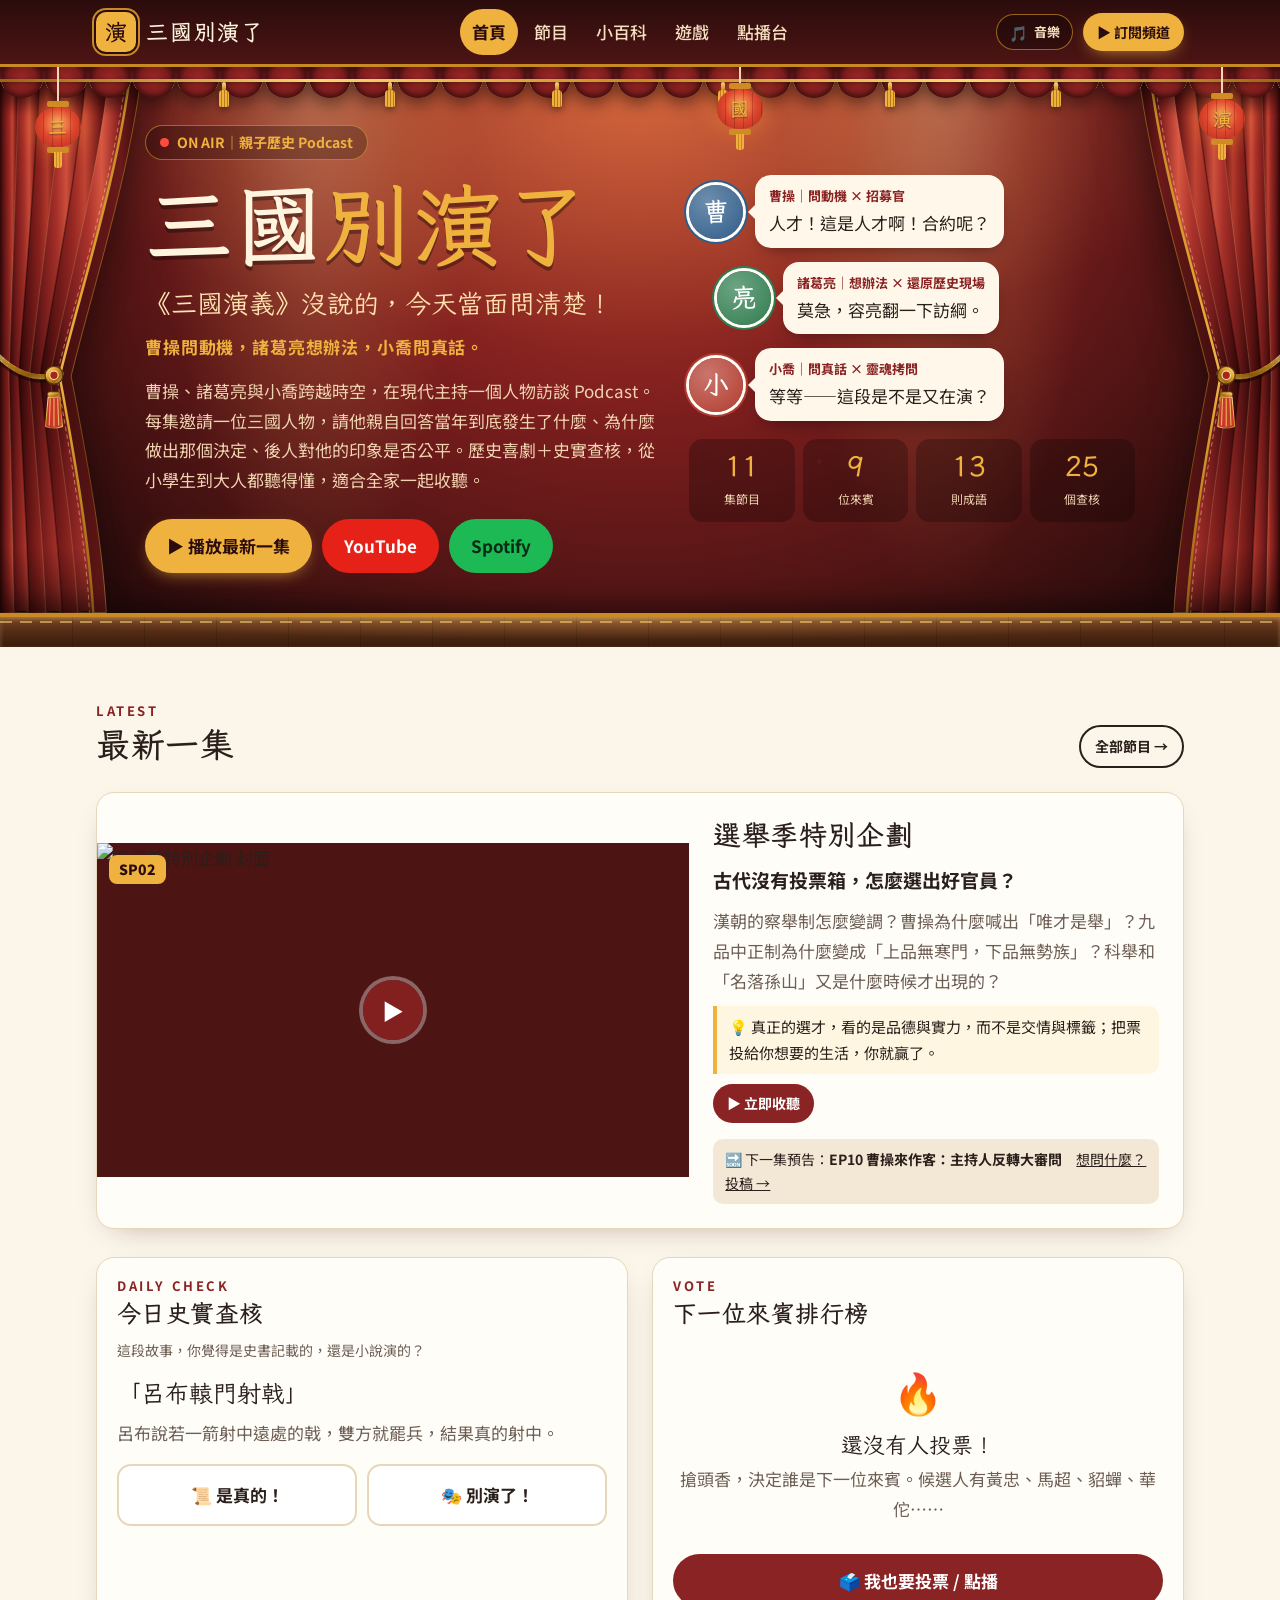
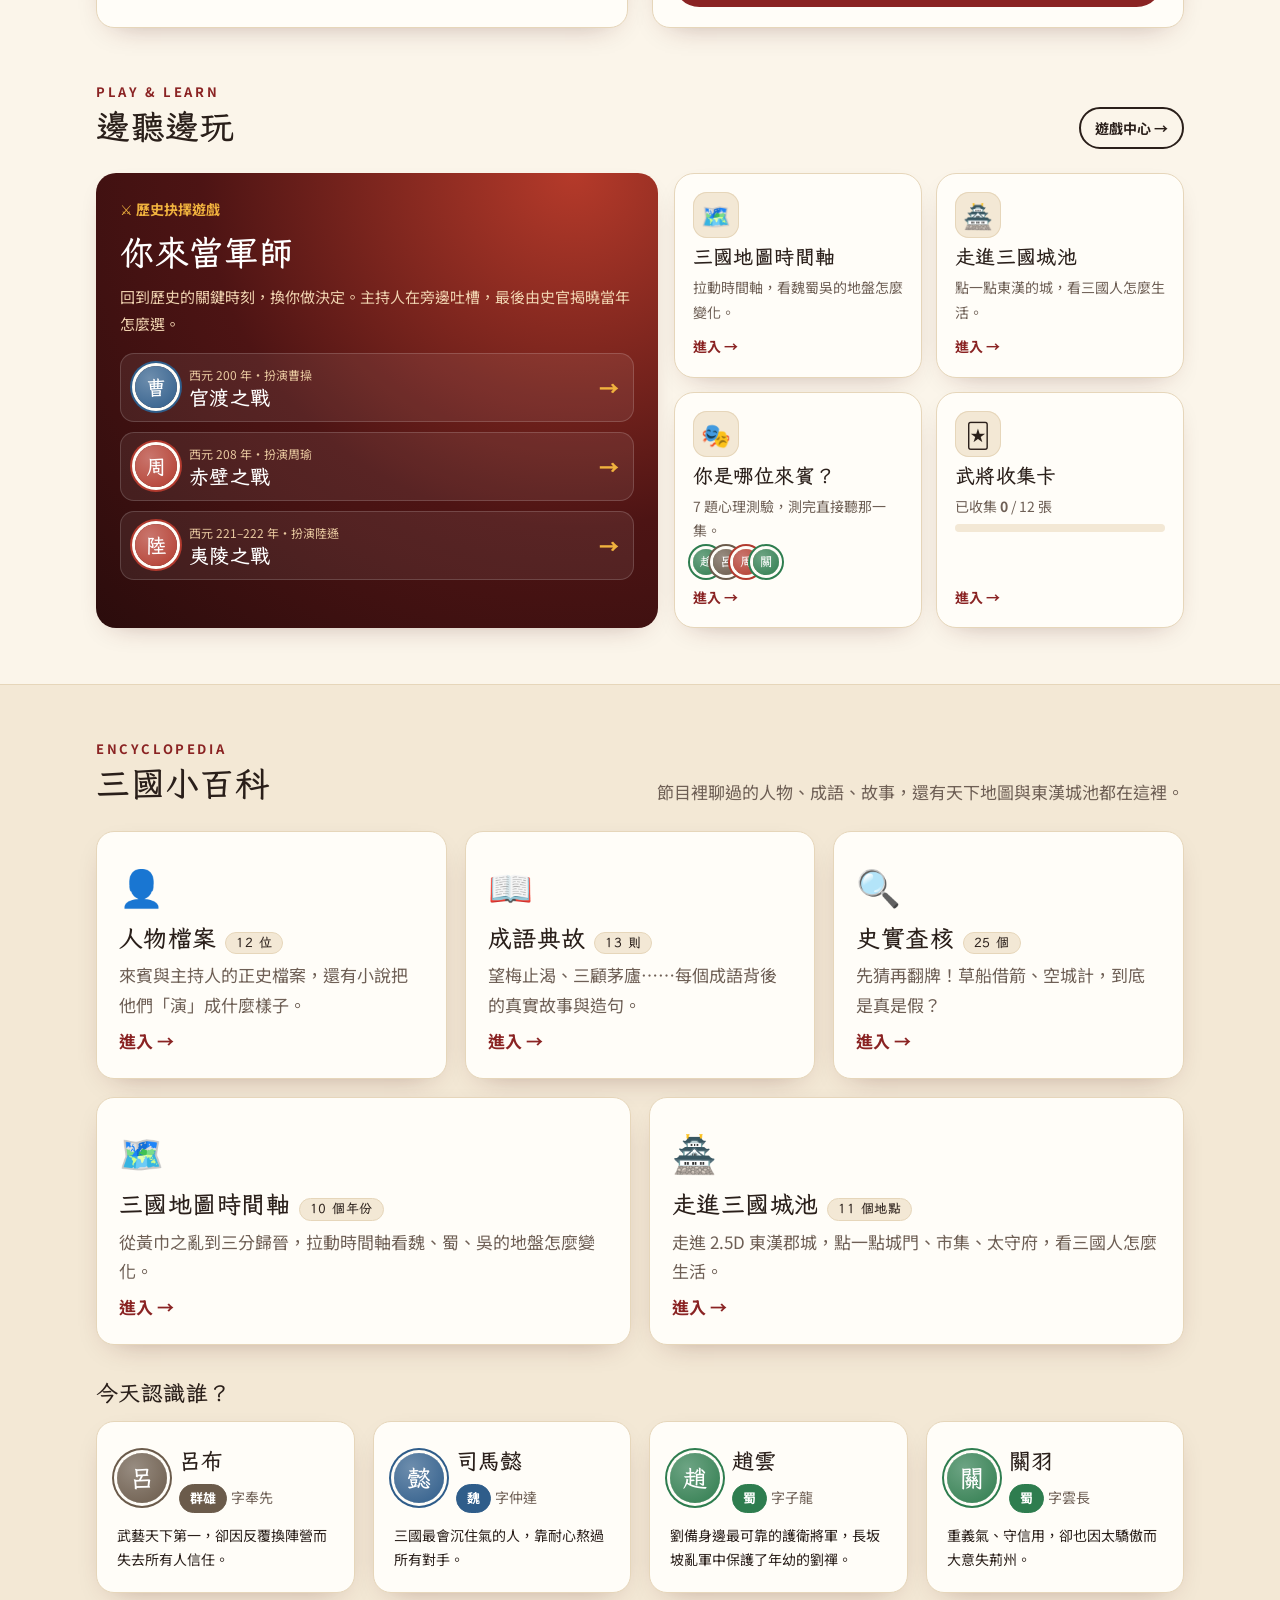
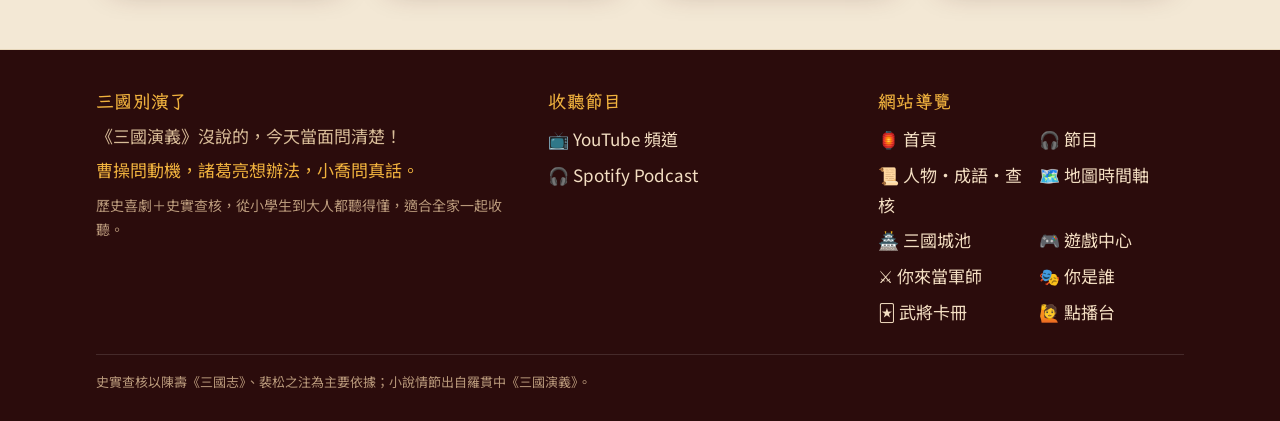
==== commit ac5cf359: "優化首頁絲絨布幕物理互動與舞台美術；音樂鈕移至頂部列、新增已收聽標記与播放器上下集切換 Co-Authored-By: Antigravity <noreply@google.com>" ====
--- a/index.html
+++ b/index.html
@@ -36,26 +36,50 @@
 <style>
   .stage {
     position: relative; overflow: hidden; color: #FFF4DE;
-    background: radial-gradient(ellipse at 50% 0%, #C24A2C 0%, #7A1E1E 40%, var(--curtain-deep) 85%);
-    padding: 56px 0 0;
+    background:
+      radial-gradient(ellipse 70% 55% at 50% 8%, rgba(255,190,110,.22) 0%, transparent 70%),
+      radial-gradient(ellipse at 50% 0%, #C84D2E 0%, #7E1E1E 42%, var(--curtain-deep) 86%);
+    padding: 58px 0 0;
+  }
+  .stage::before {
+    content: ""; position: absolute; inset: 0; pointer-events: none; z-index: 1;
+    background:
+      radial-gradient(circle at 22% 28%, rgba(255,215,140,.08) 0 2px, transparent 3px),
+      radial-gradient(circle at 76% 22%, rgba(255,215,140,.07) 0 2.5px, transparent 3.5px),
+      radial-gradient(circle at 64% 68%, rgba(255,200,120,.06) 0 2px, transparent 3px),
+      radial-gradient(circle at 34% 72%, rgba(255,200,120,.06) 0 1.5px, transparent 2.5px);
   }
   .stage .wrap { position: relative; z-index: 2; }
-  /* 左右布幕：每一條皺褶都會被滑鼠撥動 */
-  .drape { position: absolute; top: 0; bottom: 0; width: 9%; min-width: 30px; z-index: 1; display: flex; overflow: hidden; box-shadow: 0 0 30px rgba(0,0,0,.6); }
-  .drape.left { left: 0; border-radius: 0 0 60% 0; }
-  .drape.right { right: 0; border-radius: 0 0 0 60%; flex-direction: row-reverse; }
-  .drape i { flex: 1; transform-origin: 50% 0; background: linear-gradient(90deg, #4E1111, #8A2323 35%, #A0302A 50%, #7A1E1E 70%, #521313); }
-  .drape i.rustle { animation: rustle .9s cubic-bezier(.3,.7,.4,1); }
-  @keyframes rustle { 0% { transform: none; } 20% { transform: skewX(5deg) scaleX(1.08); } 45% { transform: skewX(-3.5deg) scaleX(.96); } 70% { transform: skewX(1.6deg); } 100% { transform: none; } }
-  /* 上方帷幔與流蘇 */
-  .valance { position: absolute; top: 0; left: 0; right: 0; height: 30px; z-index: 4; pointer-events: none;
-    background: radial-gradient(circle at 50% 0, #8A2323 15px, transparent 16px) 0 0 / 34px 30px repeat-x, linear-gradient(#6A1919, #6A1919) 0 0 / 100% 12px no-repeat;
-    filter: drop-shadow(0 4px 4px rgba(0,0,0,.35)); }
-  .valance::after { content: ""; position: absolute; left: 0; right: 0; top: 11px; height: 2px; background: var(--gold); opacity: .8; }
-  .tassels { position: absolute; top: 14px; left: 0; right: 0; height: 30px; z-index: 4; display: flex; justify-content: space-around; padding: 0 10%; }
-  .tassel { width: 14px; height: 26px; position: relative; transform-origin: 50% 0; cursor: pointer; }
-  .tassel::before { content: ""; position: absolute; left: 6px; top: 0; width: 2px; height: 9px; background: var(--gold); }
-  .tassel::after { content: ""; position: absolute; left: 2px; top: 8px; width: 10px; height: 16px; border-radius: 4px 4px 2px 2px; background: repeating-linear-gradient(90deg, var(--lantern) 0 2px, var(--gold) 2px 3px); }
+  /* 左右戲台布幕：整幅絲絨軟布＋金繩束腰，滑鼠拂過時整片布料自然連動擺動 */
+  .drape {
+    position: absolute; top: 0; bottom: 34px; width: clamp(86px, 11.5vw, 168px); z-index: 1;
+    pointer-events: none; filter: drop-shadow(0 12px 24px rgba(15,3,3,.65));
+  }
+  .drape.left { left: 0; }
+  .drape.right { right: 0; }
+  .drape-svg { display: block; width: 100%; height: 100%; overflow: visible; }
+  .drape.right .drape-svg { transform: scaleX(-1); }
+  @media (max-width: 899px) {
+    .drape { width: clamp(34px, 8.5vw, 64px); opacity: .9; }
+  }
+  /* 上方華蓋帷幔與流蘇 */
+  .valance {
+    position: absolute; top: 0; left: 0; right: 0; height: 36px; z-index: 4; pointer-events: none;
+    background:
+      radial-gradient(ellipse 22px 20px at 50% 12px, #9E2924 0%, #7C1D1D 65%, #4A1010 92%, transparent 96%) 0 0 / 44px 36px repeat-x,
+      radial-gradient(ellipse 22px 16px at 50% 14px, transparent 84%, rgba(240,178,62,.85) 86% 93%, transparent 95%) 0 0 / 44px 36px repeat-x,
+      linear-gradient(180deg, #3D0D0D 0%, #6E1A1A 14px, transparent 15px);
+    filter: drop-shadow(0 6px 8px rgba(0,0,0,.45));
+  }
+  .valance::after {
+    content: ""; position: absolute; left: 0; right: 0; top: 12px; height: 3px;
+    background: linear-gradient(90deg, #9C6510, #F7D774 25%, #C88A22 50%, #F7D774 75%, #9C6510);
+    box-shadow: 0 1px 4px rgba(0,0,0,.45);
+  }
+  .tassels { position: absolute; top: 15px; left: 0; right: 0; height: 32px; z-index: 4; display: flex; justify-content: space-around; padding: 0 11%; pointer-events: none; }
+  .tassel { width: 14px; height: 28px; position: relative; transform-origin: 50% 0; cursor: pointer; pointer-events: auto; }
+  .tassel::before { content: ""; position: absolute; left: 5px; top: 0; width: 4px; height: 9px; border-radius: 2px; background: linear-gradient(180deg, #F7D774, var(--gold)); }
+  .tassel::after { content: ""; position: absolute; left: 2px; top: 8px; width: 10px; height: 17px; border-radius: 4px 4px 2px 2px; background: repeating-linear-gradient(90deg, var(--lantern) 0 2px, #B87918 2px 3px); box-shadow: 0 3px 6px rgba(0,0,0,.35); }
   .tassel.swing { animation: swing 1.4s ease-out; }
   /* 燈籠 */
   .hl { position: absolute; top: 0; z-index: 5; width: 46px; background: none; border: 0; padding: 0; cursor: pointer; transform-origin: 50% 0; animation: idle 5s ease-in-out infinite; }
@@ -77,7 +101,7 @@
   .hl:focus-visible { outline: 2px dashed var(--lantern); outline-offset: 4px; border-radius: 8px; }
   @media (max-width: 899px) { .hl.wide-only { display: none; } .stage { padding-top: 104px; } }
   /* 舞台聚光燈會跟著滑鼠移動 */
-  .spot { position: absolute; top: -40px; width: 260px; height: 520px; background: radial-gradient(ellipse at 50% 0%, rgba(255,226,160,.28), transparent 70%); pointer-events: none; transition: transform 1.2s cubic-bezier(.2,.7,.3,1); }
+  .spot { position: absolute; top: -40px; width: 320px; height: 560px; background: radial-gradient(ellipse at 50% 0%, rgba(255,226,160,.32), rgba(255,195,100,.12) 42%, transparent 72%); pointer-events: none; transition: transform 1.2s cubic-bezier(.2,.7,.3,1); }
   /* 標題的字滑過會跳一下 */
   .hero-title .ch { display: inline-block; transition: transform .25s cubic-bezier(.3,1.6,.5,1), text-shadow .25s; cursor: default; }
   .hero-title .ch:hover { transform: translateY(-10px) rotate(-4deg); text-shadow: 0 10px 0 rgba(0,0,0,.25); }
@@ -87,9 +111,9 @@
   .host:hover .bubble { transform: rotate(-1.2deg) translateX(3px); }
   .stat { transition: transform .25s, background .25s, box-shadow .25s; }
   .stat:hover { transform: translateY(-4px); background: rgba(0,0,0,.35); box-shadow: 0 0 0 1px rgba(240,178,62,.5), 0 10px 20px -10px rgba(0,0,0,.6); }
-  @media (prefers-reduced-motion: reduce) { .hl, .hl-in, .drape i, .tassel, .hero-title .ch, .host .avatar, .spot { animation: none !important; transition: none !important; } }
-  .hero-grid { display: grid; gap: 32px; align-items: center; padding: 0 4%; }
-  @media (min-width: 900px) { .hero-grid { grid-template-columns: 1.15fr 1fr; } }
+  @media (prefers-reduced-motion: reduce) { .hl, .hl-in, .drape, .tassel, .hero-title .ch, .host .avatar, .spot { animation: none !important; transition: none !important; } }
+  .hero-grid { display: grid; gap: 32px; align-items: center; padding: 0 6.5%; }
+  @media (min-width: 900px) { .hero-grid { grid-template-columns: 1.15fr 1fr; padding: 0 4.5%; } }
   .hero-kicker { display: inline-flex; gap: 8px; align-items: center; background: rgba(0,0,0,.25); border: 1px solid rgba(240,178,62,.5); color: var(--lantern); border-radius: 999px; padding: 4px 14px; font-weight: 700; font-size: 14px; }
   .onair { width: 9px; height: 9px; border-radius: 50%; background: #FF4D3D; box-shadow: 0 0 0 0 rgba(255,77,61,.7); animation: rec 1.6s infinite; }
   @keyframes rec { 70% { box-shadow: 0 0 0 10px rgba(255,77,61,0); } 100% { box-shadow: 0 0 0 0 rgba(255,77,61,0); } }
@@ -99,7 +123,19 @@
   .hero-tagline { font-weight: 700; color: var(--lantern); margin-top: 6px; letter-spacing: .05em; }
   .hero-about { color: #F0D3B0; margin-top: 14px; max-width: 560px; }
   .hero-btns { display: flex; flex-wrap: wrap; gap: 10px; margin-top: 24px; }
-  .stage-floor { margin-top: 40px; height: 34px; background: linear-gradient(#6B3A1E, #3E200F); border-top: 4px solid var(--gold); }
+  .stage-floor {
+    position: relative; z-index: 3; margin-top: 40px; height: 34px;
+    background:
+      radial-gradient(ellipse 65% 100% at 50% 0%, rgba(255,195,95,.28) 0%, transparent 75%),
+      repeating-linear-gradient(90deg, rgba(25,10,3,.22) 0 1px, transparent 1px 72px),
+      linear-gradient(180deg, #7A4424 0%, #562D16 45%, #381B0B 100%);
+    border-top: 4px solid var(--gold);
+    box-shadow: 0 -8px 24px rgba(0,0,0,.45), inset 0 2px 4px rgba(255,220,140,.35);
+  }
+  .stage-floor::after {
+    content: ""; position: absolute; left: 0; right: 0; top: 4px; height: 2px;
+    background: repeating-linear-gradient(90deg, rgba(247,215,116,.55) 0 12px, transparent 12px 20px);
+  }
 
   .hosts { display: grid; gap: 14px; }
   .host { display: flex; gap: 12px; align-items: center; }
@@ -126,8 +162,18 @@
   .rank-row:last-child { border: 0; }
   .rank-no { font-family: var(--head); font-size: 22px; color: var(--gold); text-align: center; }
 
-  .portal { text-decoration: none; padding: 22px; display: flex; flex-direction: column; gap: 6px; transition: transform .2s; }
-  .portal:hover { transform: translateY(-3px); }
+  .portals-grid { display: grid; gap: 18px; grid-template-columns: 1fr; }
+  @media (min-width: 640px) and (max-width: 959px) {
+    .portals-grid { grid-template-columns: repeat(2, 1fr); }
+    .portals-grid > :last-child:nth-child(odd) { grid-column: 1 / -1; }
+  }
+  @media (min-width: 960px) {
+    .portals-grid { grid-template-columns: repeat(6, 1fr); }
+    .portals-grid > :nth-child(-n+3) { grid-column: span 2; }
+    .portals-grid > :nth-child(n+4) { grid-column: span 3; }
+  }
+  .portal { text-decoration: none; padding: 22px; display: flex; flex-direction: column; gap: 6px; transition: transform .2s, border-color .2s; }
+  .portal:hover { transform: translateY(-3px); border-color: var(--gold); }
   .portal .big { font-size: 36px; }
   .portal h3 { font-size: 24px; }
 </style>
@@ -138,7 +184,7 @@
   <!-- 戲台主視覺 -->
   <section class="stage" aria-labelledby="heroTitle">
     <div class="spot" style="left:12%"></div><div class="spot" style="right:14%"></div>
-    <div class="drape left" aria-hidden="true"><i></i><i></i><i></i><i></i><i></i><i></i><i></i></div><div class="drape right" aria-hidden="true"><i></i><i></i><i></i><i></i><i></i><i></i><i></i></div>
+    <div class="drape left" aria-hidden="true"></div><div class="drape right" aria-hidden="true"></div>
     <div class="valance" aria-hidden="true"></div>
     <div class="tassels" aria-hidden="true"><span class="tassel"></span><span class="tassel"></span><span class="tassel"></span><span class="tassel"></span><span class="tassel"></span><span class="tassel"></span></div>
     <button class="hl" type="button" style="left:max(2px, calc(4.5% - 23px))" aria-label="點燈籠猜一個成語"><span class="hl-in"><span class="hl-cord" style="height:34px"></span><span class="hl-cap"></span><span class="hl-body"><span>三</span></span><span class="hl-cap"></span><span class="hl-tail"></span></span></button>
@@ -196,8 +242,8 @@
   <!-- 小百科入口 -->
   <section class="section section-alt">
     <div class="wrap">
-      <div class="sec-head"><h2><span class="kicker">ENCYCLOPEDIA</span>三國小百科</h2><p>節目裡聊過的人物、成語、故事，全部整理在這裡。</p></div>
-      <div class="grid g3" id="portals"></div>
+      <div class="sec-head"><h2><span class="kicker">ENCYCLOPEDIA</span>三國小百科</h2><p>節目裡聊過的人物、成語、故事，還有天下地圖與東漢城池都在這裡。</p></div>
+      <div class="portals-grid" id="portals"></div>
       <h3 style="font-size:22px;margin:34px 0 14px">今天認識誰？</h3>
       <div class="grid g4" id="randomPeople"></div>
     </div>
--- a/assets/css/site.css
+++ b/assets/css/site.css
@@ -69,8 +69,9 @@
 }
 .nav-desk a:hover { background: rgba(255,255,255,.08); color: #fff; }
 .nav-desk a[aria-current="page"] { background: var(--lantern); color: var(--curtain-deep); font-weight: 700; }
-.top-cta { display: none; }
-@media (min-width: 900px) { .nav-desk { display: flex; } .top-cta { display: inline-flex; } }
+.top-right { display: flex; align-items: center; gap: 10px; }
+.topbar .top-cta { display: none; }
+@media (min-width: 900px) { .nav-desk { display: flex; } .topbar .top-cta { display: inline-flex; } }
 
 /* 手機底部導覽 */
 .nav-mobile {
@@ -120,9 +121,11 @@
   background: radial-gradient(ellipse at 50% -20%, #B53A2A 0%, var(--curtain-dark) 55%, var(--curtain-deep) 100%);
   color: #FFF4DE; padding: 44px 0 40px; position: relative; overflow: hidden;
 }
-.page-hero::after { /* 布幕摺痕 */
+.page-hero::after { /* 絲絨布幕柔光皺褶 */
   content: ""; position: absolute; inset: 0; pointer-events: none;
-  background: repeating-linear-gradient(90deg, rgba(0,0,0,.12) 0 2px, transparent 2px 46px);
+  background:
+    linear-gradient(90deg, rgba(20,4,4,.38) 0%, transparent 12%, transparent 88%, rgba(20,4,4,.38) 100%),
+    repeating-linear-gradient(90deg, rgba(25,5,5,.18) 0px, rgba(25,5,5,.04) 18px, rgba(255,210,145,.06) 36px, rgba(25,5,5,.03) 54px, rgba(25,5,5,.18) 76px);
 }
 .page-hero .wrap { position: relative; z-index: 1; }
 .page-hero h1 { font-size: clamp(32px, 6vw, 48px); }
@@ -190,6 +193,12 @@
   position: absolute; left: 12px; top: 12px; background: var(--lantern); color: var(--curtain-deep);
   font-weight: 900; border-radius: 8px; padding: 2px 10px; font-size: 14px;
 }
+.ep-heard {
+  position: absolute; right: 10px; top: 12px; z-index: 2;
+  background: rgba(46, 125, 79, .94); color: #fff; font-weight: 700;
+  border-radius: 999px; padding: 2px 10px; font-size: 12px;
+  box-shadow: 0 2px 8px rgba(0,0,0,.35); pointer-events: none;
+}
 .ep-len { position: absolute; right: 10px; bottom: 10px; background: rgba(0,0,0,.75); color: #fff; font-size: 12px; border-radius: 6px; padding: 1px 7px; }
 .ep-play {
   position: absolute; inset: 0; display: grid; place-items: center; background: transparent; border: 0; color: #fff;
@@ -233,6 +242,11 @@
 }
 .video { aspect-ratio: 16/9; background: #000; }
 .video iframe { width: 100%; height: 100%; border: 0; display: block; }
+.player-nav {
+  display: flex; flex-wrap: wrap; align-items: center; justify-content: space-between;
+  gap: 8px; margin-top: 18px; padding-top: 14px; border-top: 1px dashed var(--line);
+}
+.player-nav .btn { max-width: 100%; overflow: hidden; text-overflow: ellipsis; }
 @keyframes pop { from { transform: scale(.94); opacity: 0; } to { transform: scale(1); opacity: 1; } }
 
 /* ---------- 提示 ---------- */
@@ -256,22 +270,24 @@
 .footer a:hover { color: #fff; }
 .footer .copy { grid-column: 1 / -1; border-top: 1px solid rgba(255,255,255,.12); padding-top: 16px; font-size: 13px; color: #B8987A; }
 
-/* ---------- 背景音樂按鈕 ---------- */
+/* ---------- 背景音樂按鈕（整合於頂部導覽列右側，手機／桌機皆不遮擋內容） ---------- */
 .bgm-btn {
-  position: fixed; right: 16px; bottom: 92px; z-index: 70;
-  width: 52px; height: 52px; border-radius: 50%; border: 2px solid var(--gold);
-  background: var(--curtain-deep); color: var(--lantern); display: grid; place-items: center;
-  box-shadow: 0 8px 20px -8px rgba(0,0,0,.6); transition: transform .15s;
-}
-.bgm-btn:hover { transform: scale(1.06); }
-.bgm-ico { display: none; align-items: flex-end; gap: 3px; height: 20px; }
-.bgm-ico i { width: 4px; height: 6px; background: var(--lantern); border-radius: 2px; animation: bgmbar 1s ease-in-out infinite; }
+  display: inline-flex; align-items: center; gap: 6px;
+  height: 36px; padding: 0 12px; border-radius: 999px;
+  border: 1.5px solid rgba(200, 138, 34, .7);
+  background: rgba(0, 0, 0, .28); color: #F6DFC0;
+  font-size: 13px; font-weight: 700; white-space: nowrap;
+  transition: transform .15s, background .15s, border-color .15s, color .15s;
+}
+.bgm-btn:hover { transform: translateY(-1px); background: rgba(255, 255, 255, .1); border-color: var(--lantern); color: #fff; }
+.bgm-btn.on { background: rgba(240, 178, 62, .16); border-color: var(--lantern); color: var(--lantern); }
+.bgm-ico { display: none; align-items: flex-end; gap: 2.5px; height: 14px; }
+.bgm-ico i { width: 3px; height: 5px; background: var(--lantern); border-radius: 1.5px; animation: bgmbar 1s ease-in-out infinite; }
 .bgm-ico i:nth-child(2) { animation-delay: .15s; } .bgm-ico i:nth-child(3) { animation-delay: .3s; } .bgm-ico i:nth-child(4) { animation-delay: .45s; }
-@keyframes bgmbar { 0%,100% { height: 5px; } 50% { height: 20px; } }
-.bgm-off { font-size: 20px; line-height: 1; }
+@keyframes bgmbar { 0%,100% { height: 4px; } 50% { height: 14px; } }
+.bgm-off { font-size: 15px; line-height: 1; opacity: .85; }
 .bgm-btn.on .bgm-ico { display: flex; }
 .bgm-btn.on .bgm-off { display: none; }
-@media (min-width: 900px) { .bgm-btn { bottom: 24px; right: 24px; } }
 
 /* ---------- 雜項 ---------- */
 .fade-in { animation: fadeUp .4s ease-out both; }
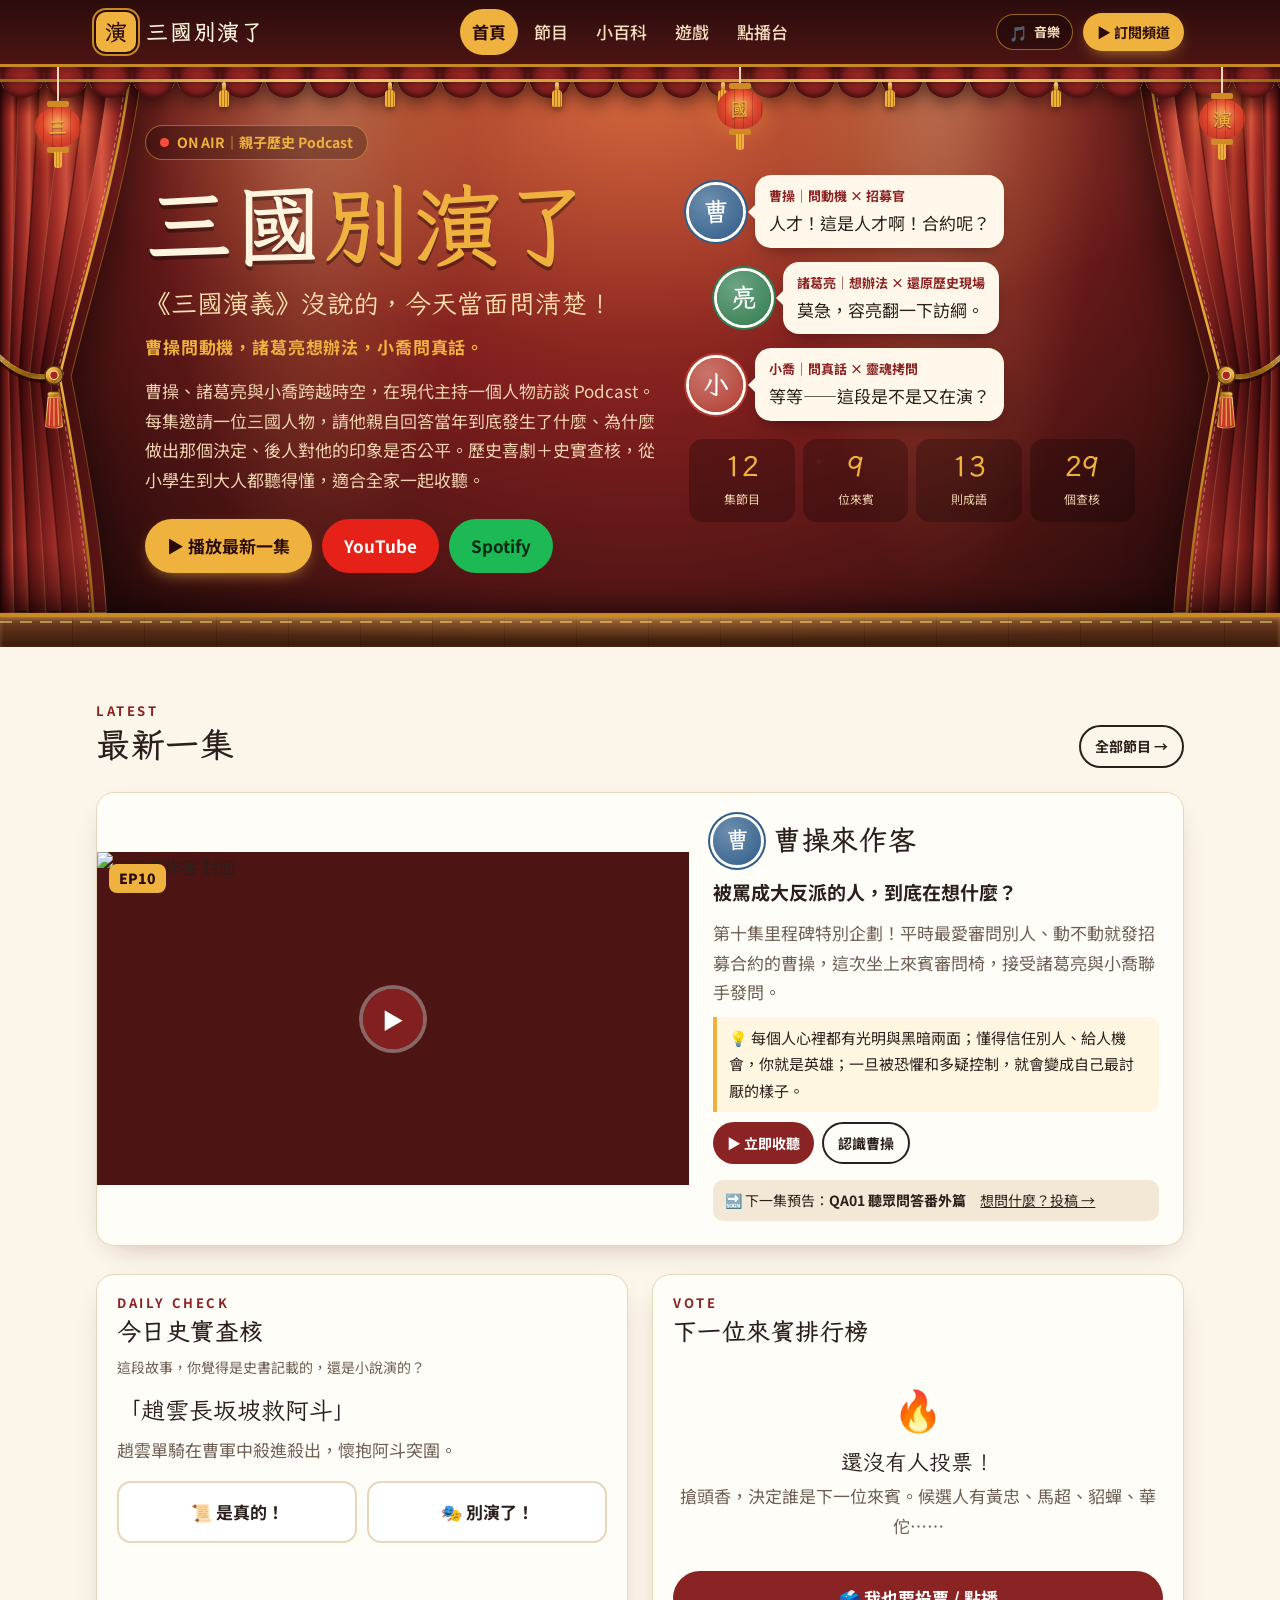
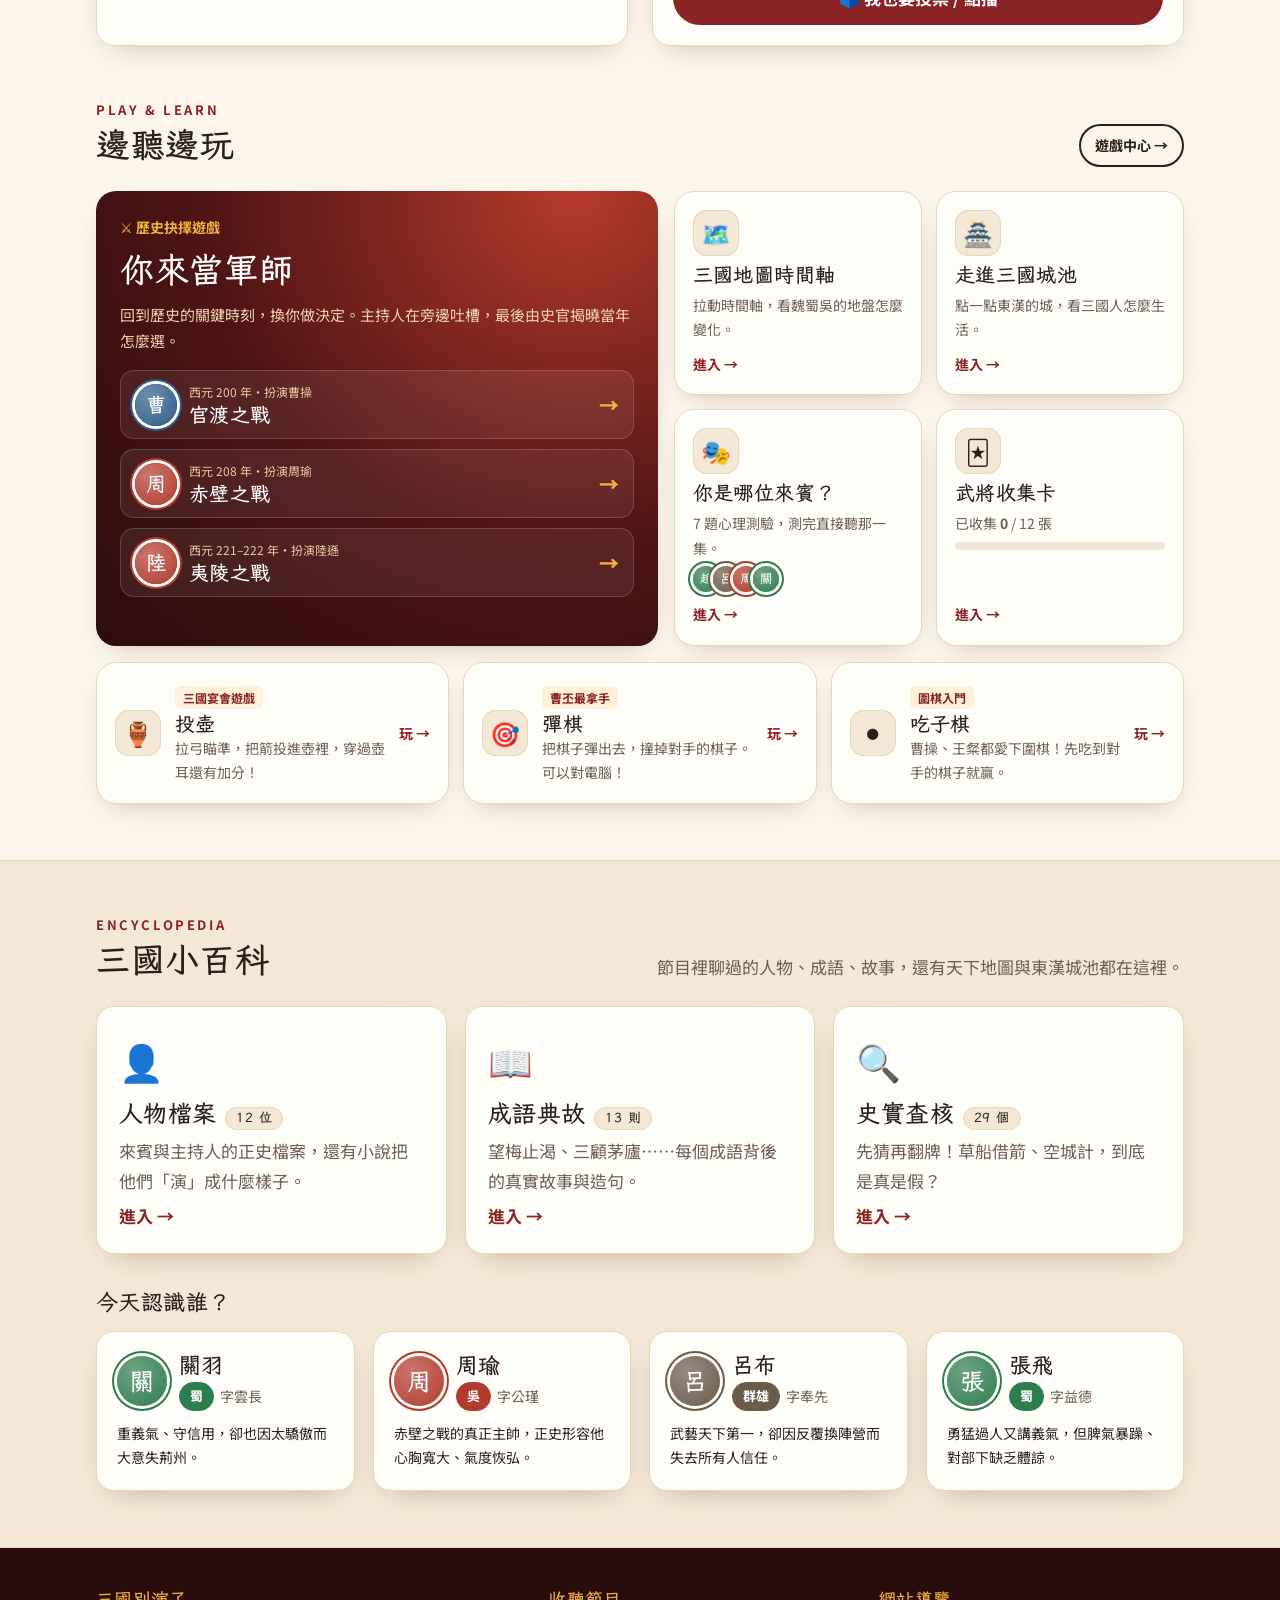
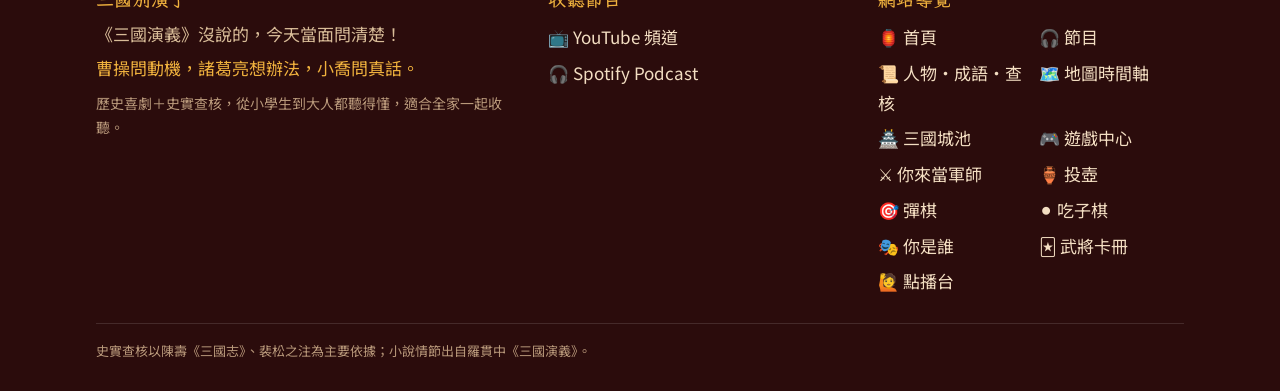
==== commit 1377def1: "手機版面整理：主視覺收短、分頁籤滑動提示、精簡卡片與篩選列 - 首頁主視覺在手機上收短（三個按鈕同一列、主持人對話與數字更精簡） - 分頁籤放不下時兩側淡出，並自動捲到目前這一頁 - 「今天認識誰」卡" ====
--- a/index.html
+++ b/index.html
@@ -147,6 +147,37 @@
   .stat { background: rgba(0,0,0,.25); border-radius: 14px; padding: 10px; text-align: center; }
   .stat b { display: block; font-family: var(--head); font-size: 28px; color: var(--lantern); line-height: 1.2; }
   .stat span { font-size: 12px; color: #F0D3B0; }
+  /* 手機：主視覺收短，讓「最新一集」早一點出現 */
+  @media (max-width: 599px) {
+    .stage .stage-floor { margin-top: 28px; }
+    .hero-grid { gap: 22px; }
+    .hero-title { margin: 12px 0 6px; }
+    .hero-slogan { font-size: 19px; text-wrap: balance; }
+    .hero-tagline { font-size: 15px; }
+    .hero-about { font-size: 15px; line-height: 1.75; margin-top: 10px; }
+    .hero-btns { flex-wrap: nowrap; gap: 8px; margin-top: 18px; }
+    .hero-btns .btn { flex: 1 1 auto; justify-content: center; padding: 11px 10px; font-size: 15px; white-space: nowrap; }
+    .hosts { gap: 8px; }
+    .host:nth-child(2) { margin-left: 18px; }
+    .host .avatar { --s: 44px !important; }
+    .bubble { padding: 7px 12px; font-size: 14px; }
+    .bubble b { font-size: 12px; }
+    .stats { margin-top: 12px; gap: 6px; }
+    .stat { padding: 8px 4px; }
+    .stat b { font-size: 24px; }
+  }
+  /* 今天認識誰：名字、陣營、字分行，不會擠成一團 */
+  .who-card { text-decoration: none; display: flex; flex-direction: column; gap: 10px; }
+  .who-card .who-top { display: flex; gap: 12px; align-items: center; }
+  .who-card .who-name { font-family: var(--head); font-size: 22px; line-height: 1.2; display: block; }
+  .who-card .who-meta { display: flex; flex-wrap: wrap; gap: 4px 6px; align-items: center; margin-top: 4px; }
+  @media (max-width: 639px) {
+    #randomPeople { grid-template-columns: 1fr 1fr; gap: 12px; }
+    .who-card { padding: 14px; gap: 8px; }
+    .who-card .who-top { flex-direction: column; align-items: flex-start; gap: 8px; }
+    .who-card .who-name { font-size: 20px; }
+    .who-card p { font-size: 13px; }
+  }
 
   .feature { display: grid; }
   @media (min-width: 820px) { .feature { grid-template-columns: 1.2fr 1fr; } }
@@ -176,6 +207,14 @@
   .portal:hover { transform: translateY(-3px); border-color: var(--gold); }
   .portal .big { font-size: 36px; }
   .portal h3 { font-size: 24px; }
+  /* 手機：小百科入口改成橫的精簡卡 */
+  @media (max-width: 639px) {
+    .portals-grid { gap: 12px; }
+    .portal { display: grid; grid-template-columns: 46px 1fr; column-gap: 14px; row-gap: 2px; padding: 16px 18px; }
+    .portal .big { font-size: 32px; grid-row: span 3; align-self: center; text-align: center; }
+    .portal h3 { font-size: 20px; }
+    .portal p { font-size: 14px; }
+  }
 </style>
 </head>
 <body data-page="home">
--- a/assets/css/site.css
+++ b/assets/css/site.css
@@ -128,6 +128,7 @@
     repeating-linear-gradient(90deg, rgba(25,5,5,.18) 0px, rgba(25,5,5,.04) 18px, rgba(255,210,145,.06) 36px, rgba(25,5,5,.03) 54px, rgba(25,5,5,.18) 76px);
 }
 .page-hero .wrap { position: relative; z-index: 1; }
+.page-hero h1, .sec-head h2, .card h2 { text-wrap: balance; }
 .page-hero h1 { font-size: clamp(32px, 6vw, 48px); }
 .page-hero p { color: #F3D9B8; margin-top: 8px; max-width: 680px; }
 .lanterns { position: absolute; top: 0; right: 16px; display: flex; gap: 18px; z-index: 1; }
@@ -183,6 +184,16 @@
 }
 .search:focus { border-color: var(--curtain); outline: none; }
 .toolbar { display: flex; flex-wrap: wrap; gap: 12px; align-items: center; justify-content: space-between; margin-bottom: 22px; }
+/* 手機：分類按鈕排成一列左右滑，搜尋放最前面，收聽進度和排序並排 */
+@media (max-width: 639px) {
+  .toolbar { gap: 10px; }
+  .toolbar > .seg:first-child { width: calc(100% + 32px); flex-wrap: nowrap; overflow-x: auto; scrollbar-width: none; margin: 0 -16px; padding: 0 16px 2px; }
+  .toolbar > .seg:first-child::-webkit-scrollbar { display: none; }
+  .toolbar > .seg:first-child button { flex: 0 0 auto; }
+  .toolbar .search { max-width: none; }
+  .toolbar .tb-row { width: 100%; }
+  .toolbar .tb-row .search { order: -1; }
+}
 
 /* ---------- 單集卡 ---------- */
 .ep-card { display: flex; flex-direction: column; }
@@ -301,6 +312,9 @@
 /* ---------- 同一區的分頁籤（頁面標題下方） ---------- */
 .subnav { display: flex; gap: 8px; margin-top: 20px; overflow-x: auto; scrollbar-width: none; -webkit-overflow-scrolling: touch; padding-bottom: 2px; }
 .subnav::-webkit-scrollbar { display: none; }
+.subnav.more-r { -webkit-mask-image: linear-gradient(90deg, #000 calc(100% - 44px), transparent); mask-image: linear-gradient(90deg, #000 calc(100% - 44px), transparent); }
+.subnav.more-l { -webkit-mask-image: linear-gradient(90deg, transparent, #000 44px); mask-image: linear-gradient(90deg, transparent, #000 44px); }
+.subnav.more-l.more-r { -webkit-mask-image: linear-gradient(90deg, transparent, #000 44px, #000 calc(100% - 44px), transparent); mask-image: linear-gradient(90deg, transparent, #000 44px, #000 calc(100% - 44px), transparent); }
 .subnav a { flex: 0 0 auto; display: inline-flex; align-items: center; gap: 6px; padding: 8px 14px; border-radius: 999px; text-decoration: none; font-weight: 700; font-size: 14px;
   color: #F6DFC0; background: rgba(255,255,255,.08); border: 1px solid rgba(255,255,255,.18); transition: background .15s; position: relative; }
 .subnav a:hover { background: rgba(255,255,255,.16); color: #fff; }
@@ -335,4 +349,20 @@
 .battle-go p { font-size: 12px; color: #E9C9A0; }
 .battle-go h4 { font-family: var(--head); font-size: 20px; }
 .battle-go .go { color: var(--lantern); font-weight: 900; font-size: 20px; }
+.bento-mini { display: grid; gap: 14px; grid-template-columns: 1fr; }
+@media (min-width: 640px) { .bento-mini { grid-template-columns: repeat(auto-fit, minmax(260px, 1fr)); } }
+@media (min-width: 860px) { .bento-mini { grid-column: 1 / -1; } }
+.tile-row { flex-direction: row; align-items: center; gap: 14px; }
+.tile-row > div { flex: 1; min-width: 0; }
+.tile-row .t-go { margin: 0; padding: 0; white-space: nowrap; }
+.tile .t-tag { display: inline-block; font-size: 12px; font-weight: 700; color: var(--curtain); background: #FFF0DC; border-radius: 6px; padding: 1px 8px; margin-bottom: 2px; }
+/* 手機：三個小遊戲排成一列小卡，不再各佔一大塊 */
+@media (max-width: 639px) {
+  .bento-mini { grid-template-columns: repeat(3, 1fr); gap: 10px; }
+  .bento-mini .tile-row { flex-direction: column; text-align: center; padding: 14px 6px 12px; gap: 6px; }
+  .bento-mini .tile-row p, .bento-mini .tile-row .t-go { display: none; }
+  .bento-mini .tile-row > div { display: flex; flex-direction: column-reverse; align-items: center; gap: 4px; }
+  .bento-mini .tile-row h3 { font-size: 19px; }
+  .bento-mini .t-tag { margin: 0; padding: 1px 6px; }
+}
 @media (max-width: 420px) { .bento-side { gap: 10px; } .bento-side .tile { padding: 14px; } .bento-side .tile h3 { font-size: 17px; } .bento-side .tile p { font-size: 13px; } }
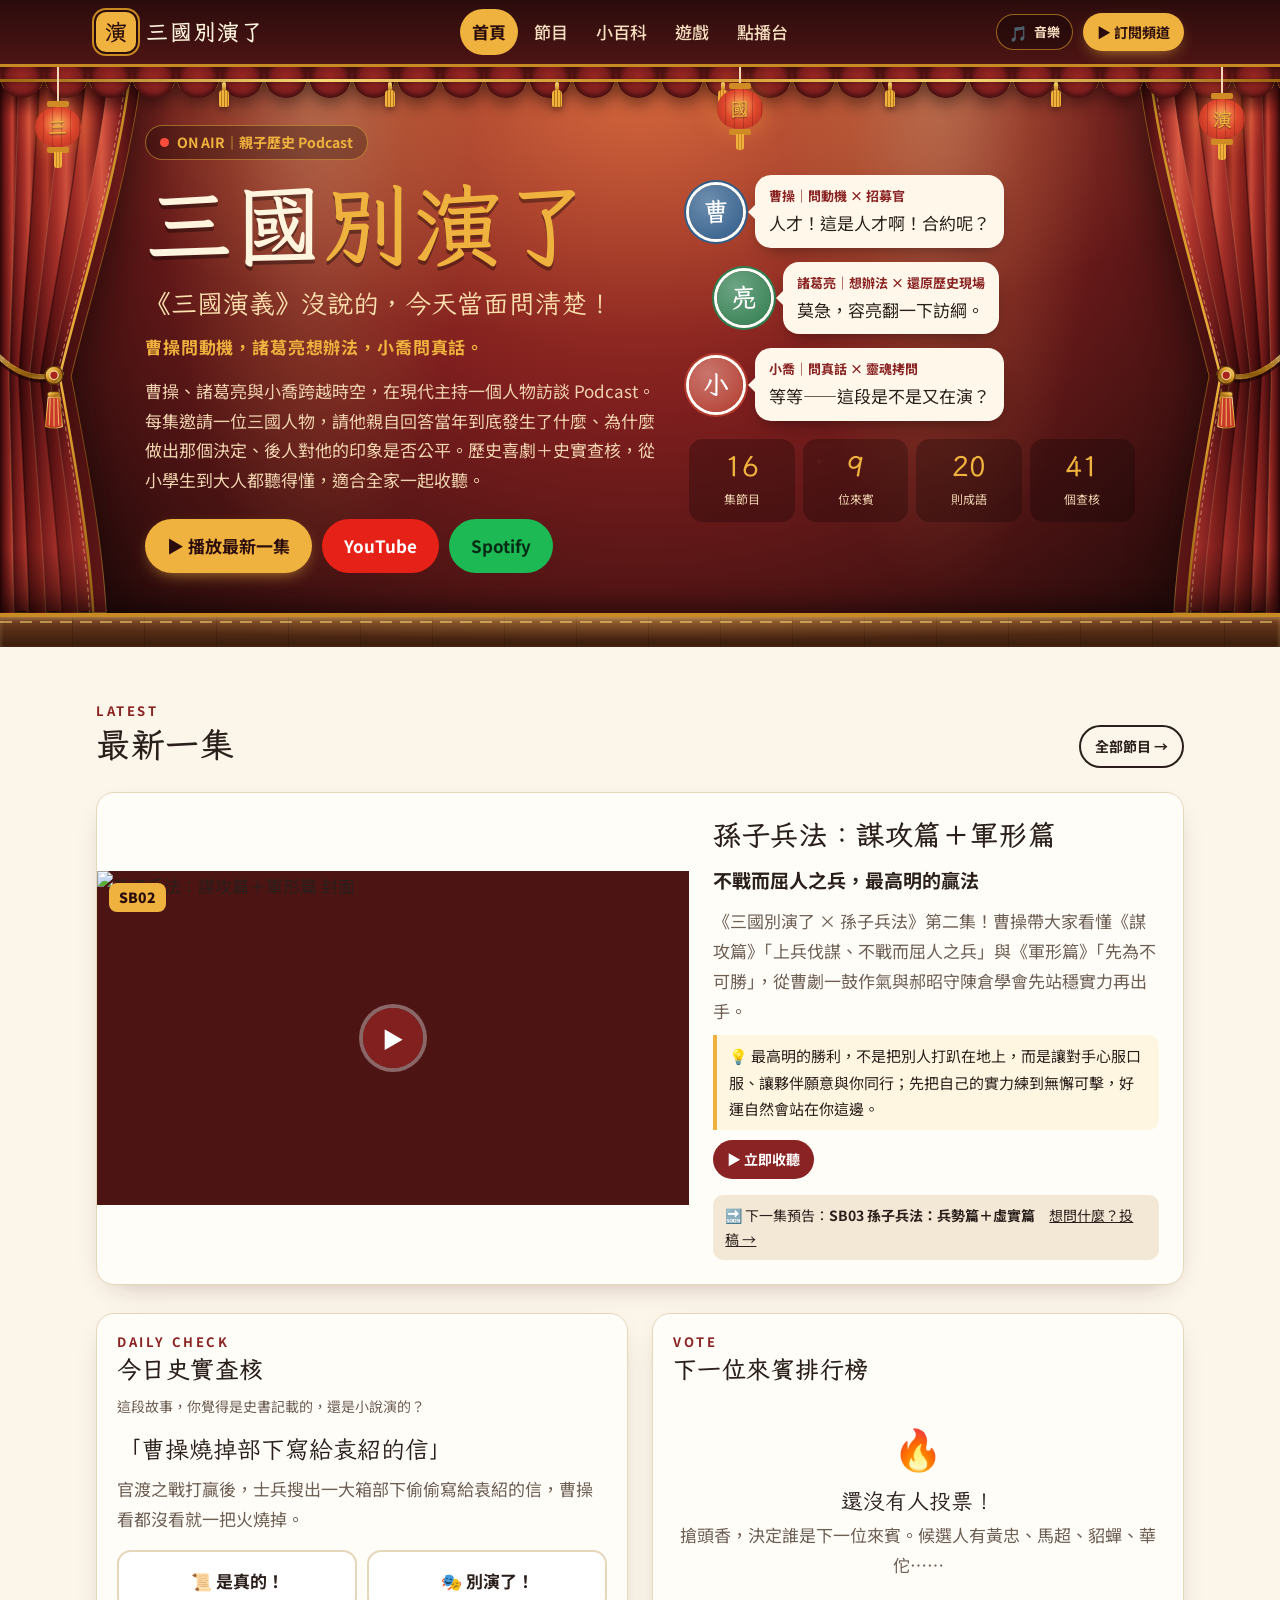
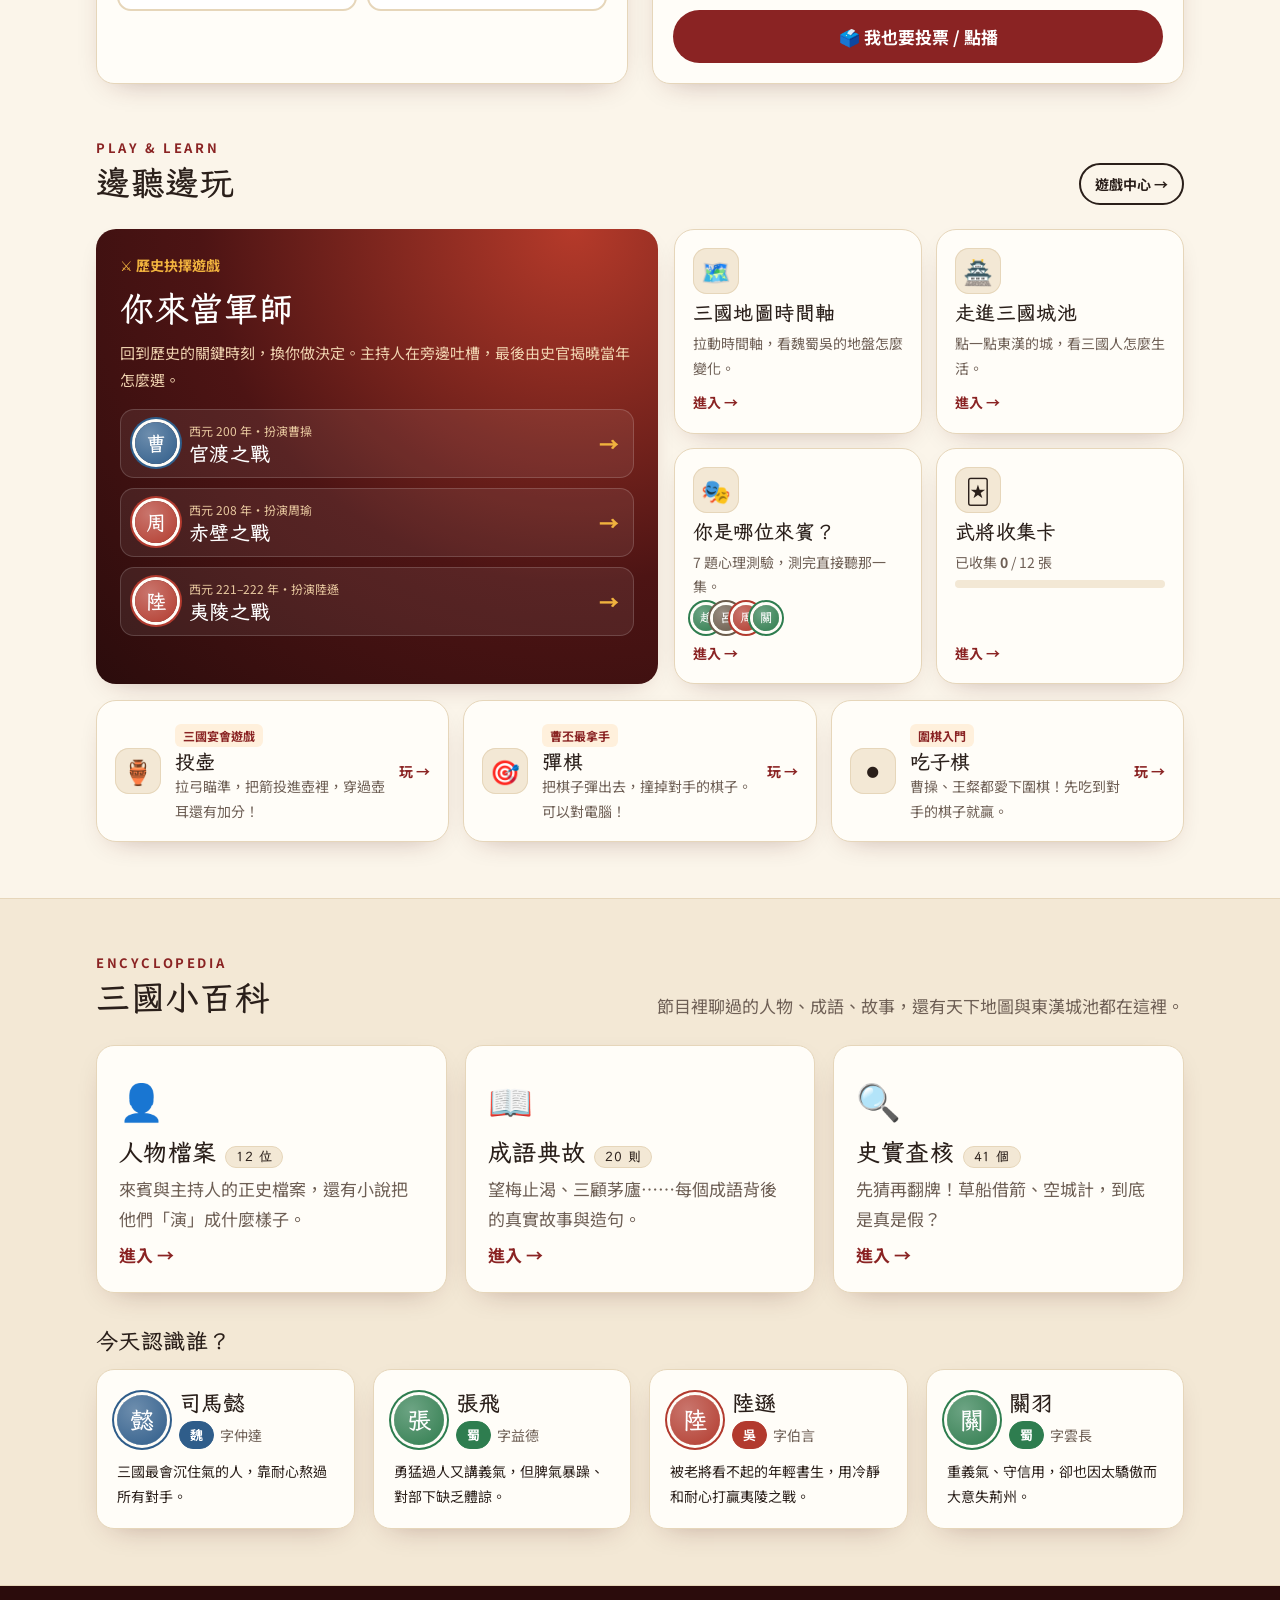
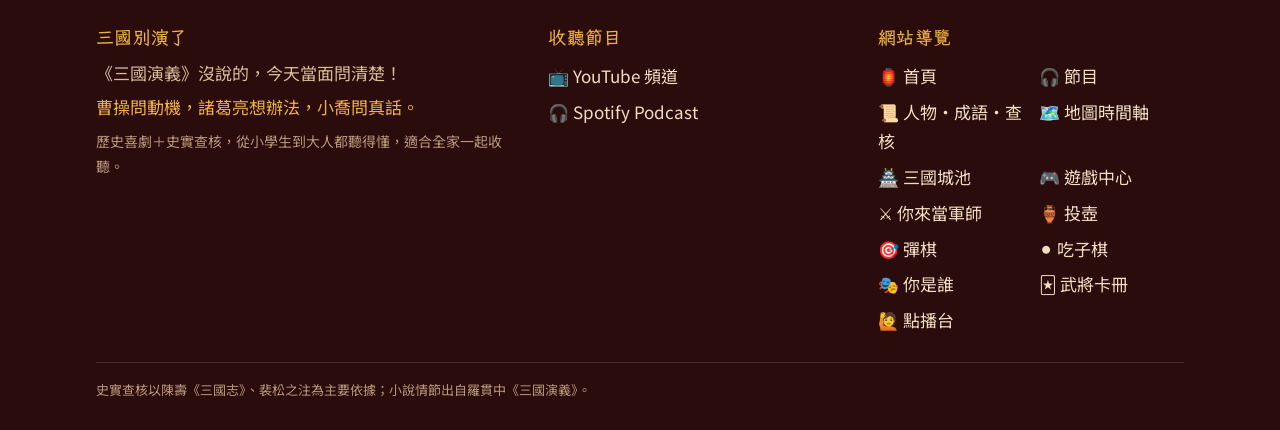
==== commit b0e070ee: "強化官網 SEO（sitemap、robots、JSON-LD）與 quiz 分享圖卡功能" ====
--- a/index.html
+++ b/index.html
@@ -29,6 +29,38 @@
 <link rel="preconnect" href="https://script.googleusercontent.com" crossorigin />
 <link rel="preconnect" href="https://i.ytimg.com" />
 <!-- meta:end -->
+<script type="application/ld+json">
+{
+  "@context": "https://schema.org",
+  "@graph": [
+    {
+      "@type": "WebSite",
+      "@id": "https://sanguo-dont-act.pages.dev/#website",
+      "url": "https://sanguo-dont-act.pages.dev/",
+      "name": "三國別演了",
+      "alternateName": "三國別演了｜親子歷史 Podcast",
+      "description": "曹操、諸葛亮與小喬跨越時空主持的三國人物訪談 Podcast。歷史喜劇＋史實查核，從小學生到大人都聽得懂。",
+      "inLanguage": "zh-Hant-TW"
+    },
+    {
+      "@type": "PodcastSeries",
+      "@id": "https://sanguo-dont-act.pages.dev/#podcast",
+      "name": "三國別演了",
+      "description": "《三國演義》沒說的，今天當面問清楚！曹操問動機，諸葛亮想辦法，小喬問真話；每集邀請三國人物來作客，搭配史官查核區分正史《三國志》與小說《三國演義》。",
+      "url": "https://sanguo-dont-act.pages.dev/",
+      "image": "https://sanguo-dont-act.pages.dev/assets/img/og-image.png",
+      "inLanguage": "zh-Hant-TW",
+      "genre": ["History", "Kids & Family", "Education", "Comedy"],
+      "keywords": "三國別演了, 三國演義, 三國志, 親子歷史 Podcast, 三國成語, 孫子兵法",
+      "isAccessibleForFree": true,
+      "sameAs": [
+        "https://www.youtube.com/@sanguo-dont-act/videos",
+        "https://open.spotify.com/show/3x36G48NufkZM1Er2Mvp2b"
+      ]
+    }
+  ]
+}
+</script>
 <link rel="preconnect" href="https://fonts.googleapis.com" />
 <link rel="preconnect" href="https://fonts.gstatic.com" crossorigin />
 <link href="https://fonts.googleapis.com/css2?family=LXGW+WenKai+TC:wght@400;700&family=Noto+Sans+TC:wght@400;500;700;900&display=swap" rel="stylesheet" />
